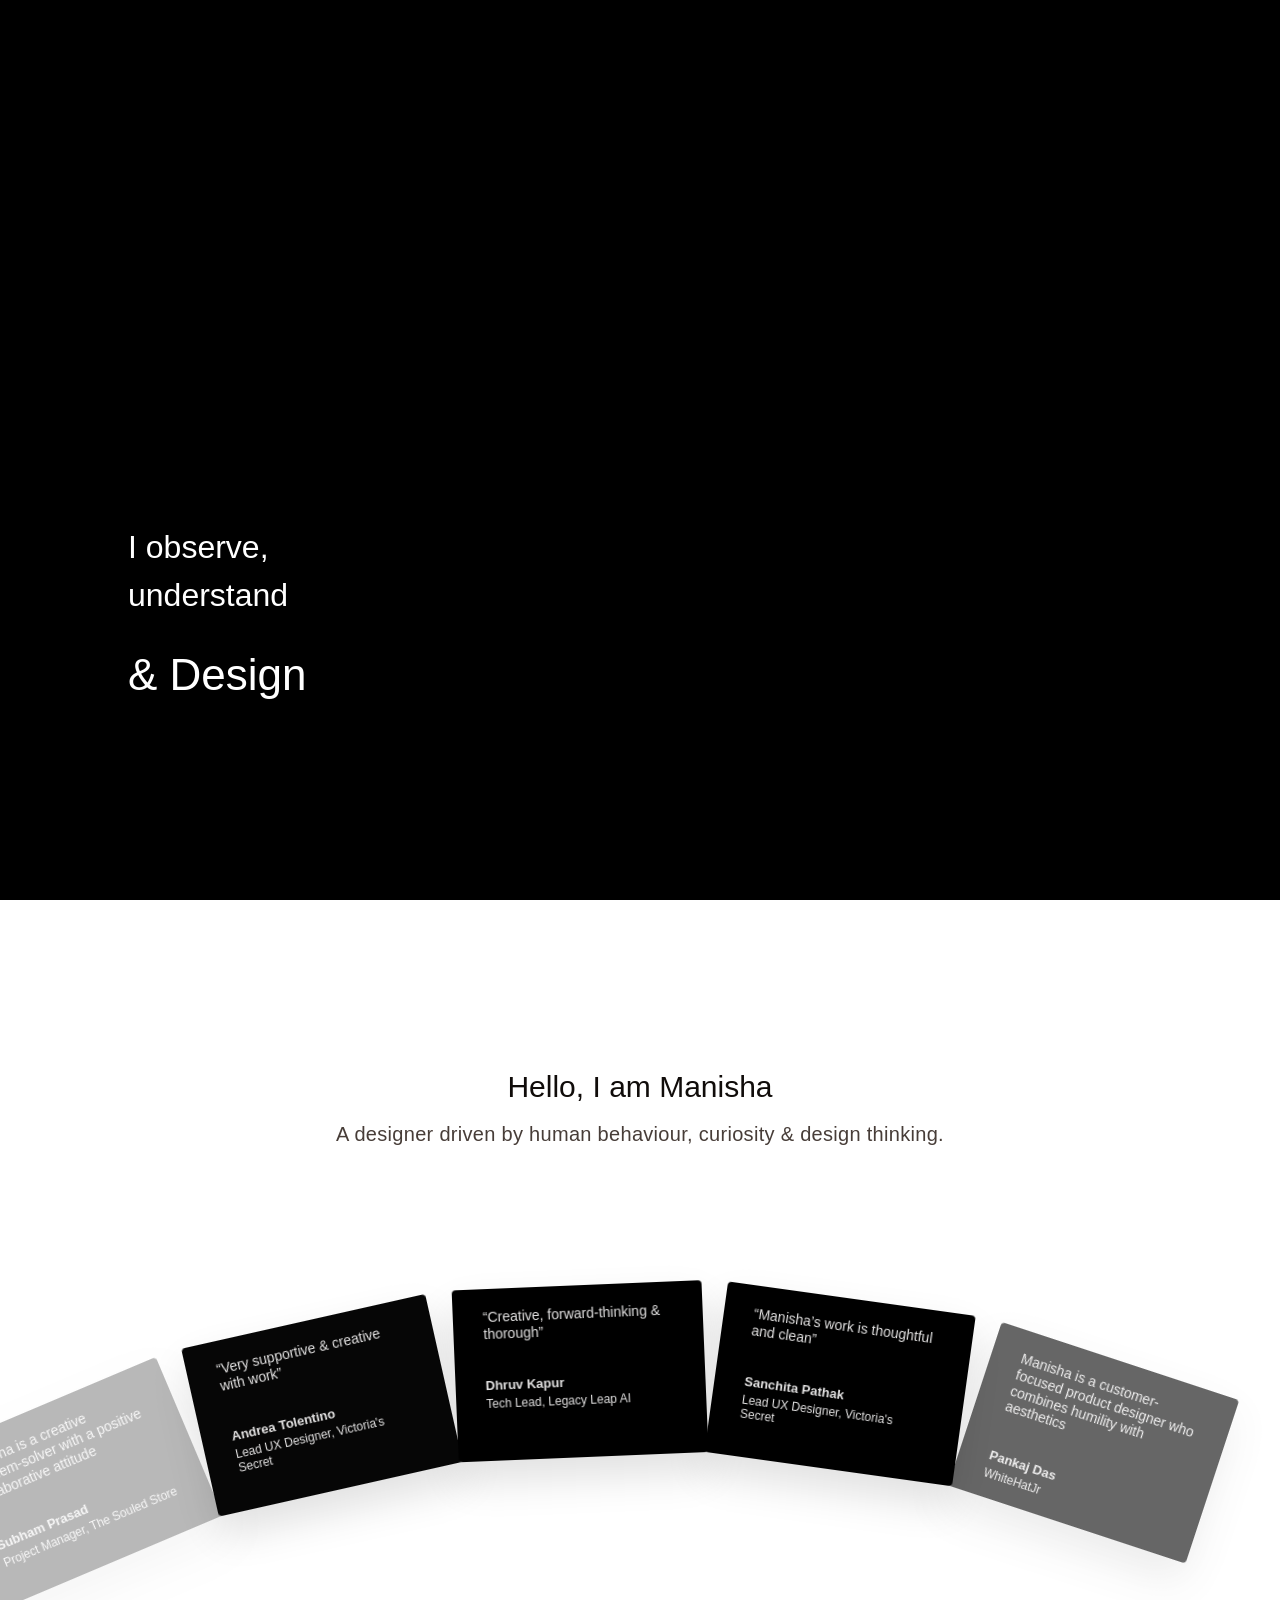
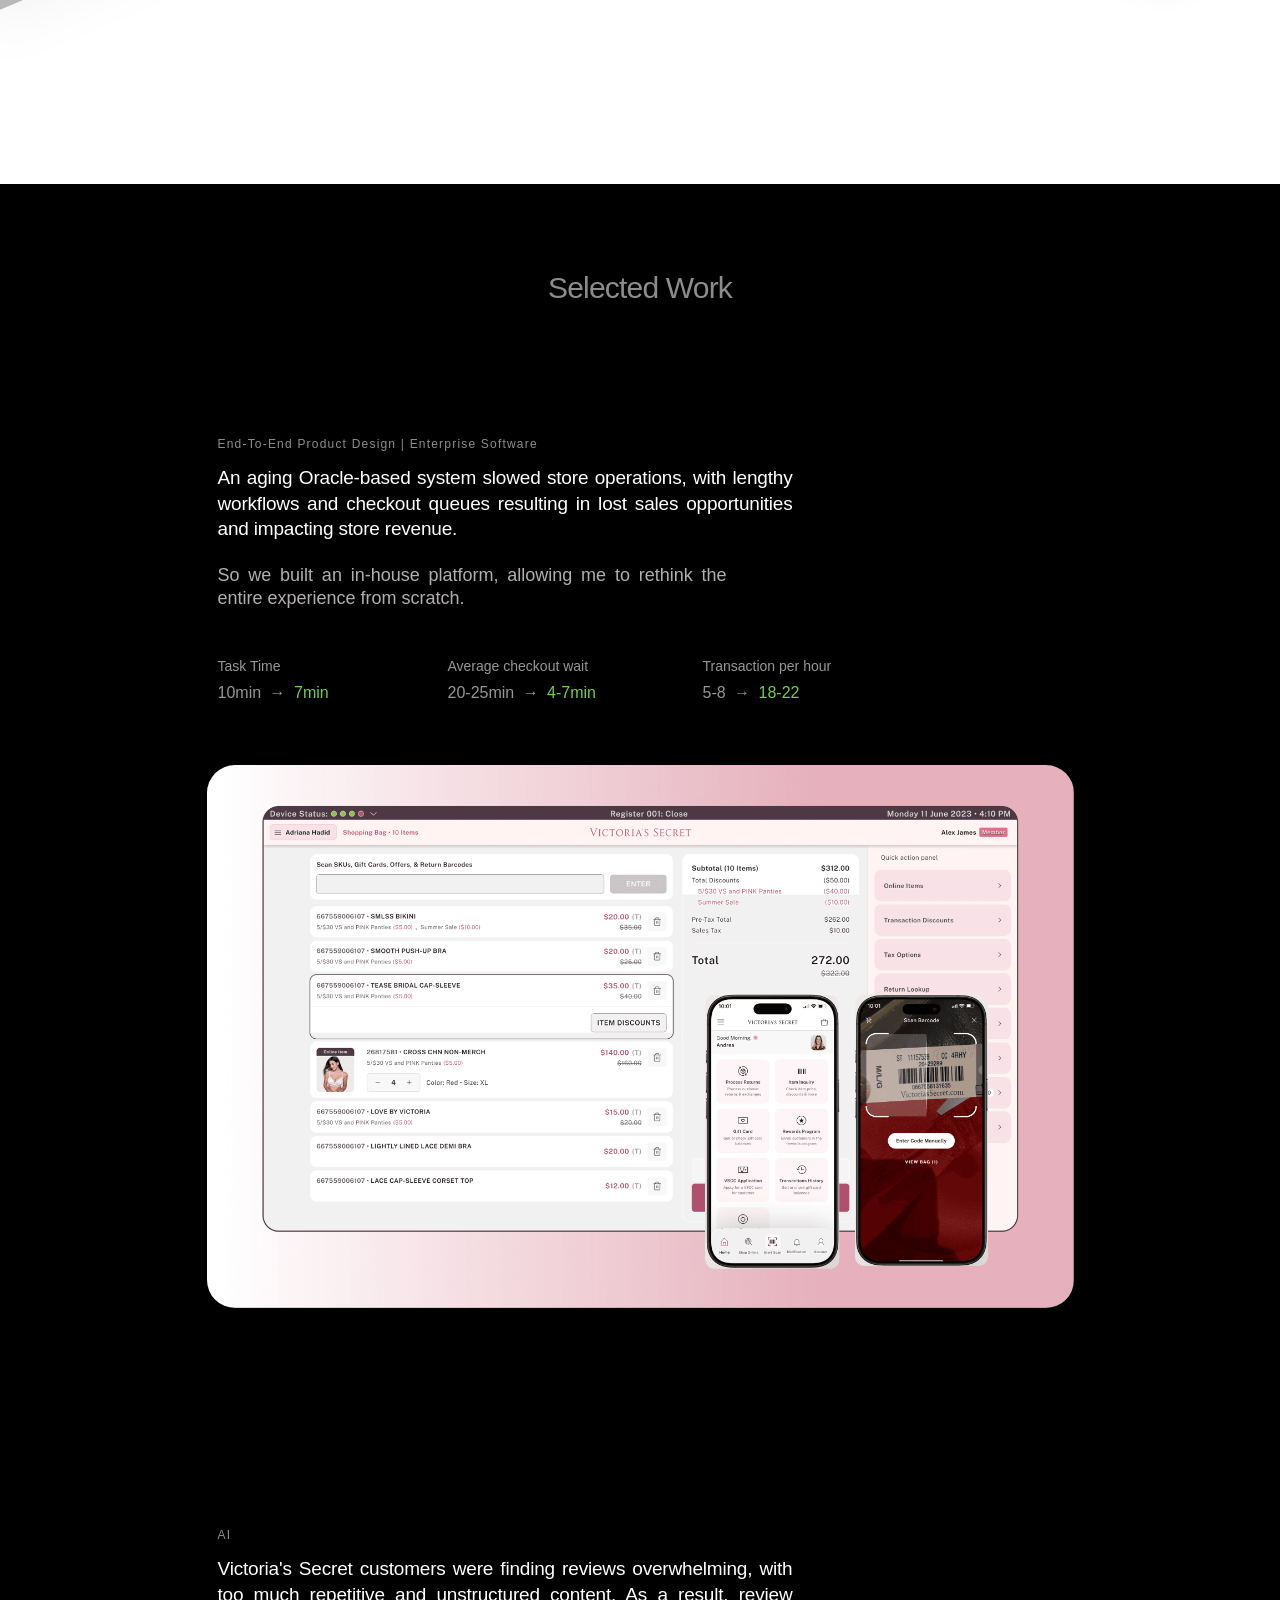
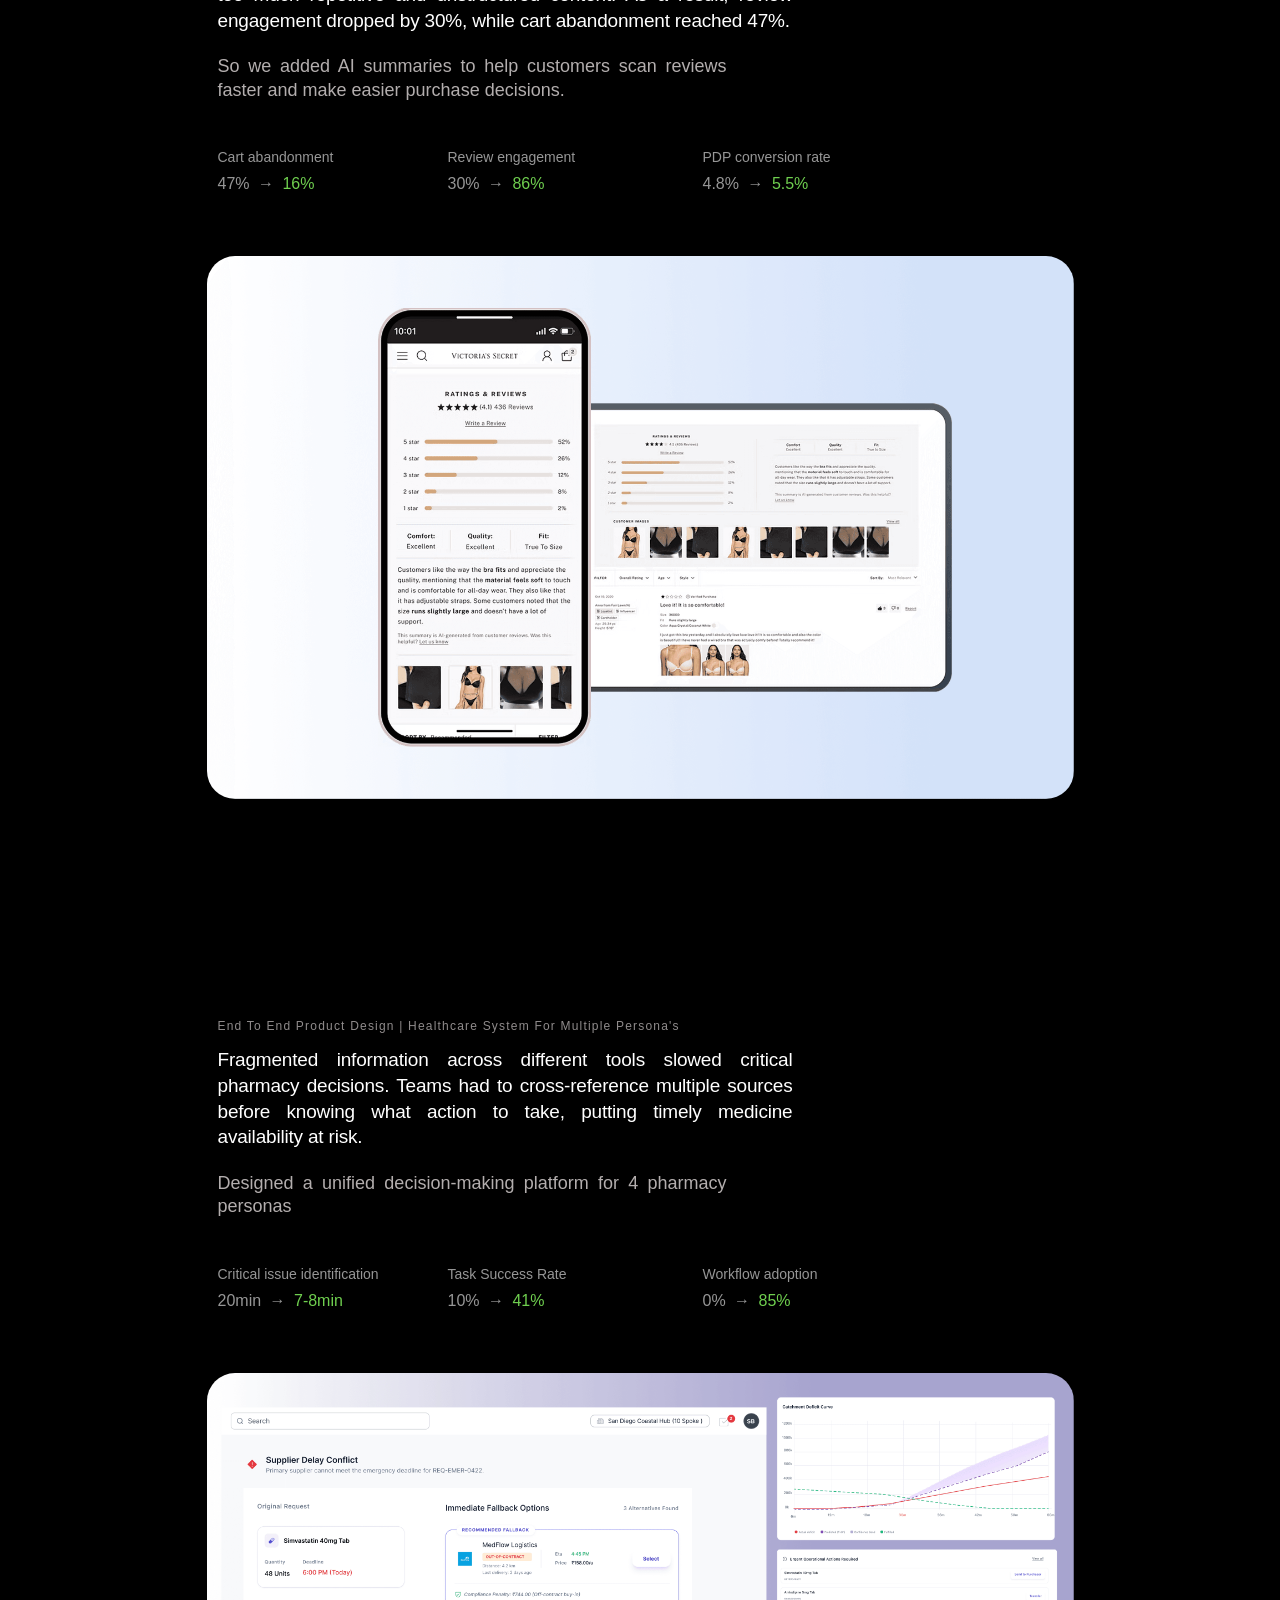
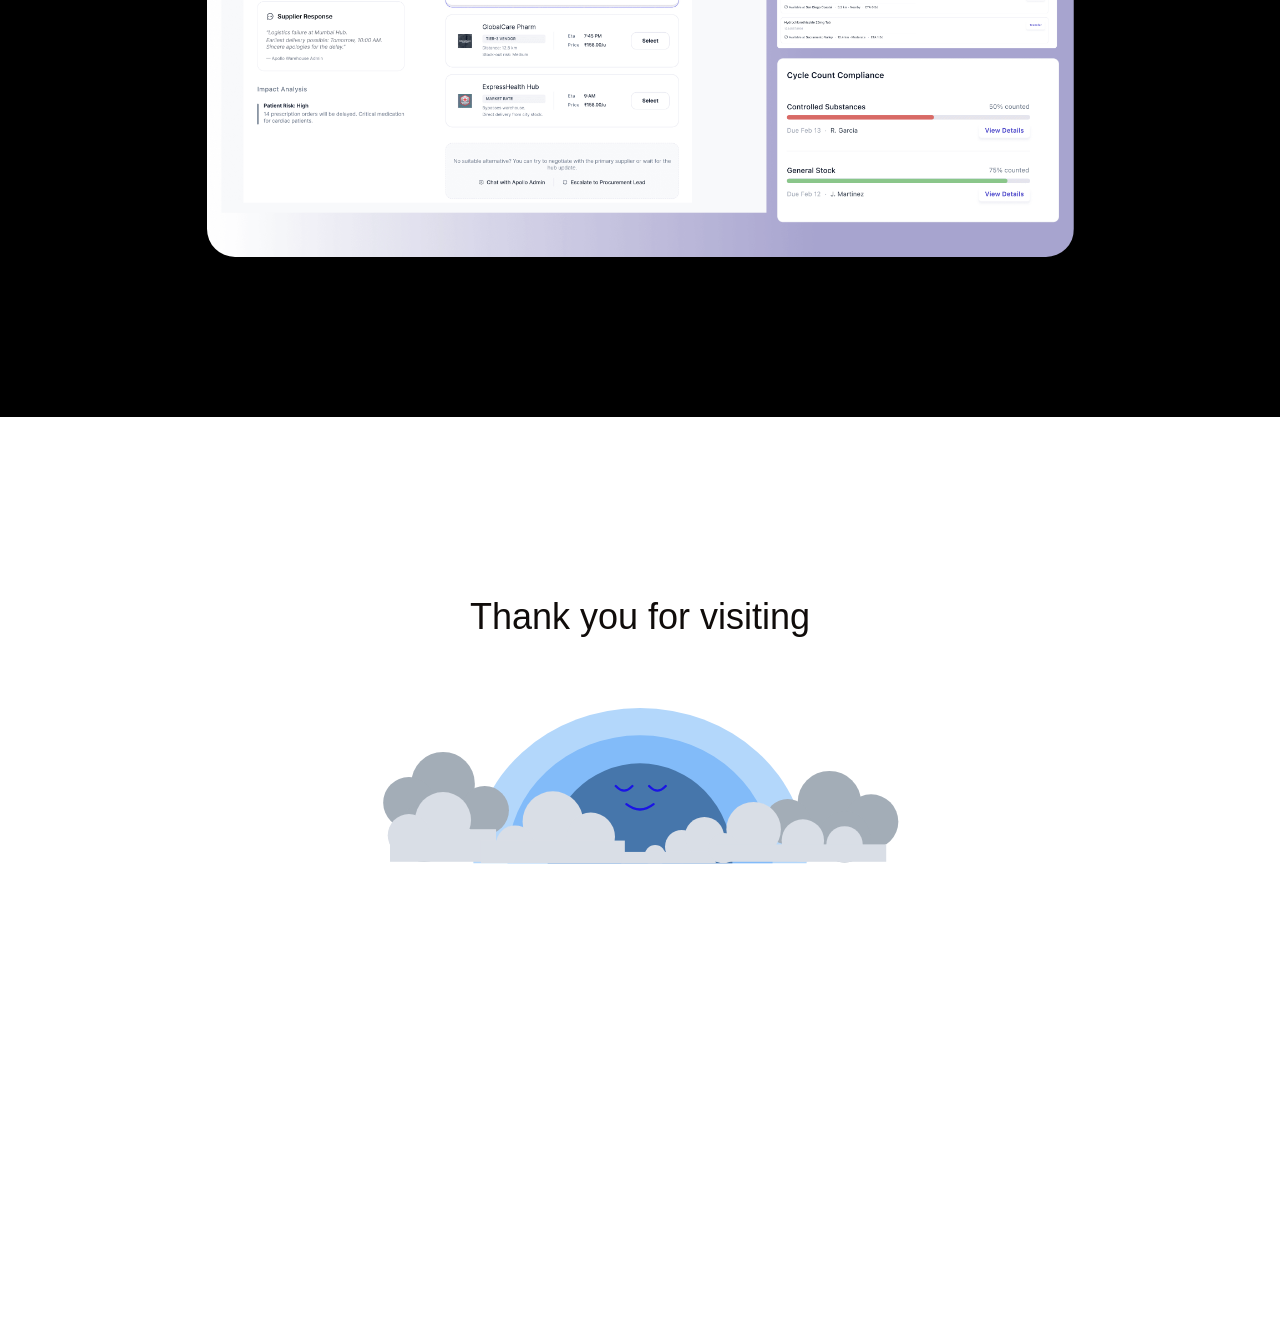
==== index.html @ 0406741f "Deploy 7db6cab from main" ====
<!doctype html>
<html lang="en">
<head>
  <meta charset="utf-8">
  <meta name="viewport" content="width=device-width, initial-scale=1">
  <title>Manisha Devi | UX Designer, Victoria's Secret</title>
  <meta name="description" content="Manisha Devi is a UX designer driven by human behaviour, curiosity and design thinking.">
  <link rel="preconnect" href="https://fonts.googleapis.com">
  <link rel="preconnect" href="https://fonts.gstatic.com" crossorigin>
  <link href="https://fonts.googleapis.com/css2?family=Google+Sans+Flex:wght@300;400;500&family=Inter:wght@400;600&display=swap" rel="stylesheet">
  <link rel="stylesheet" href="css/styles.css">
</head>
<body>

  <section class="hero" id="hero">
    <video class="hero__video" src="assets/hero.mp4" autoplay muted loop playsinline></video>
    <h1 class="hero__title">
      <span class="hero__small">I observe,</span>
      <span class="hero__small">understand</span>
      <span class="hero__big">&amp; Design</span>
    </h1>
  </section>

  <section class="intro" id="intro">
    <h2 class="intro__title">Hello, I am Manisha</h2>
    <p class="intro__sub">A designer driven by human behaviour, curiosity &amp; design thinking.</p>

    <div class="arc" id="arc" aria-label="Testimonials (drag to browse)">
      <article class="testimonial">
        <p class="testimonial__quote">“Creative, forward-thinking &amp; thorough”</p>
        <p class="testimonial__name">Dhruv Kapur</p>
        <p class="testimonial__role">Tech Lead, Legacy Leap AI</p>
      </article>
      <article class="testimonial">
        <p class="testimonial__quote">“Manisha’s work is thoughtful and clean”</p>
        <p class="testimonial__name">Sanchita Pathak</p>
        <p class="testimonial__role">Lead UX Designer, Victoria's Secret</p>
      </article>
      <article class="testimonial">
        <p class="testimonial__quote">Manisha is a customer-focused product designer who combines humility with aesthetics</p>
        <p class="testimonial__name">Pankaj Das</p>
        <p class="testimonial__role">WhiteHatJr</p>
      </article>
      <article class="testimonial">
        <p class="testimonial__quote">Manisha is a creative problem-solver with a positive collaborative attitude</p>
        <p class="testimonial__name">Subham Prasad</p>
        <p class="testimonial__role">Project Manager, The Souled Store</p>
      </article>
      <article class="testimonial">
        <p class="testimonial__quote">“Very supportive &amp; creative with work”</p>
        <p class="testimonial__name">Andrea Tolentino</p>
        <p class="testimonial__role">Lead UX Designer, Victoria's Secret</p>
      </article>
    </div>
  </section>

  <section class="work" id="work">
    <h2 class="work__title">Selected Work</h2>

    <article class="case">
      <p class="case__tag">End-To-End Product Design | Enterprise Software</p>
      <p class="case__problem">An aging Oracle-based system slowed store operations, with lengthy workflows and checkout queues resulting in lost sales opportunities and impacting store revenue.</p>
      <p class="case__solution">So we built an in-house platform, allowing me to rethink the entire experience from scratch.</p>
      <dl class="metrics">
        <div><dt>Task Time</dt><dd>10min <i>→</i> <b>7min</b></dd></div>
        <div><dt>Average checkout wait</dt><dd>20-25min <i>→</i> <b>4-7min</b></dd></div>
        <div><dt>Transaction per hour</dt><dd>5-8 <i>→</i> <b>18-22</b></dd></div>
      </dl>
      <a class="case__image" href="unified-pos-system-web-platform-mobile-point-of-sale.html">
        <img src="assets/case-pos.png" alt="Victoria's Secret unified point-of-sale: web register and mobile app" loading="lazy">
      </a>
    </article>

    <article class="case">
      <p class="case__tag">AI</p>
      <p class="case__problem">Victoria's Secret customers were finding reviews overwhelming, with too much repetitive and unstructured content. As a result, review engagement dropped by 30%, while cart abandonment reached 47%.</p>
      <p class="case__solution">So we added AI summaries to help customers scan reviews faster and make easier purchase decisions.</p>
      <dl class="metrics">
        <div><dt>Cart abandonment</dt><dd>47% <i>→</i> <b>16%</b></dd></div>
        <div><dt>Review engagement</dt><dd>30% <i>→</i> <b>86%</b></dd></div>
        <div><dt>PDP conversion rate</dt><dd>4.8% <i>→</i> <b>5.5%</b></dd></div>
      </dl>
      <a class="case__image" href="reviews-ai-summary.html">
        <img src="assets/case-ai-reviews.png" alt="AI review summary on Victoria's Secret product page, mobile and tablet" loading="lazy">
      </a>
    </article>

    <article class="case">
      <p class="case__tag">End To End Product Design | Healthcare System For Multiple Persona's</p>
      <p class="case__problem">Fragmented information across different tools slowed critical pharmacy decisions. Teams had to cross-reference multiple sources before knowing what action to take, putting timely medicine availability at risk.</p>
      <p class="case__solution">Designed a unified decision-making platform for 4 pharmacy personas</p>
      <dl class="metrics">
        <div><dt>Critical issue identification</dt><dd>20min <i>→</i> <b>7-8min</b></dd></div>
        <div><dt>Task Success Rate</dt><dd>10% <i>→</i> <b>41%</b></dd></div>
        <div><dt>Workflow adoption</dt><dd>0% <i>→</i> <b>85%</b></dd></div>
      </dl>
      <a class="case__image" href="https://www.figma.com/deck/TDQIi1s2vHytZPdd0VGXR2" target="_blank" rel="noopener">
        <img src="assets/case-pharmacy.png" alt="Pharmacy decision platform: supplier conflict, deficit curve and compliance dashboards" loading="lazy">
      </a>
    </article>
  </section>

  <section class="thanks" id="thanks">
    <h2 class="thanks__title">Thank you for visiting</h2>

    <div class="sky" aria-hidden="true">
      <svg viewBox="0 0 660 215" class="sky__svg">
        <defs><clipPath id="skyclip"><rect x="-40" y="-20" width="740" height="225"/></clipPath></defs>
        <g clip-path="url(#skyclip)">
          <g class="rainbow-group">
            <ellipse class="rb rb--1" cx="330" cy="200" rx="220" ry="200"/>
            <ellipse class="rb rb--2" cx="330" cy="200" rx="175" ry="164"/>
            <ellipse class="sun" cx="330" cy="200" rx="122" ry="127"/>
            <path class="face" d="M298 103 q11 12 22 0 M342 103 q11 12 22 0"/>
            <path class="face" d="M312 127 q18 14 36 0"/>
          </g>
          <g class="cloud cloud--back-l" fill="#a3adb7"><circle cx="70" cy="100" r="42"/><circle cx="25" cy="125" r="34"/><circle cx="125" cy="135" r="32"/><circle cx="45" cy="165" r="38"/></g>
          <g class="cloud cloud--back-r" fill="#a3adb7"><circle cx="580" cy="125" r="42"/><circle cx="635" cy="150" r="36"/><circle cx="525" cy="150" r="30"/><circle cx="600" cy="170" r="34"/></g>
          <g class="cloud cloud--front-l" fill="#d9dee6"><circle cx="70" cy="148" r="37"/><circle cx="25" cy="168" r="28"/><rect x="0" y="160" width="140" height="43"/></g>
          <g class="cloud cloud--front-cl" fill="#d9dee6"><circle cx="215" cy="150" r="40"/><circle cx="265" cy="170" r="32"/><circle cx="165" cy="180" r="25"/><rect x="120" y="175" width="190" height="30"/></g>
          <g class="cloud cloud--front-cs" fill="#d9dee6"><circle cx="385" cy="183" r="22"/><circle cx="415" cy="170" r="26"/><circle cx="350" cy="195" r="14"/><rect x="305" y="190" width="125" height="17"/></g>
          <g class="cloud cloud--front-r" fill="#d9dee6"><circle cx="480" cy="160" r="36"/><circle cx="545" cy="175" r="28"/><circle cx="600" cy="180" r="24"/><circle cx="440" cy="185" r="20"/><rect x="430" y="180" width="225" height="23"/></g>
        </g>
      </svg>
    </div>
  </section>

  <nav class="pill" id="pill" aria-label="Contact">
    <img class="pill__avatar" src="assets/manisha.jpeg" alt="Manisha Devi">
    <span class="pill__name">Manisha Devi</span>
    <a href="https://www.linkedin.com/in/manisha-devi/" target="_blank" rel="noopener">LinkedIn ↗</a>
    <a href="https://drive.google.com/file/d/14oJrydIIwQ9Efia1gYgCJDYTVuGzT8MQ/view?usp=drive_link" target="_blank" rel="noopener">Resume ↗</a>
  </nav>

  <script src="js/main.js"></script>
</body>
</html>
---- css/styles.css ----
:root {
  --bg-dark: #000;
  --bg-light: #fff;
  --text-dark: rgb(16, 12, 10);
  --text-sub: rgb(71, 61, 56);
  --text-light: #fff;
  --text-muted: rgb(143, 139, 139);
  --text-solution: rgb(179, 174, 174);
  --text-metric-label: rgb(150, 150, 150);
  --accent-green: #6fcf4f;
  --font-display:
    "Google Sans Flex",
    "Google Sans Flex Placeholder",
    sans-serif;
  --font-card:
    Arial,
    Helvetica,
    sans-serif;
  --content-w: 867px;
}
* {
  box-sizing: border-box;
  margin: 0;
  padding: 0;
}
html {
  scroll-behavior: smooth;
}
body {
  font-family: var(--font-display);
  font-weight: 300;
  background: var(--bg-light);
  color: var(--text-dark);
  -webkit-font-smoothing: antialiased;
}
.hero {
  position: relative;
  height: 100vh;
  min-height: 520px;
  background: var(--bg-dark);
  overflow: hidden;
}
.hero__video {
  position: absolute;
  inset: 0;
  width: 100%;
  height: 100%;
  object-fit: cover;
}
.hero__title {
  position: absolute;
  left: 10%;
  bottom: 22vh;
  color: var(--text-light);
  font-weight: 300;
  letter-spacing: 0;
}
.hero__title .hero__small {
  display: block;
  font-size: 32px;
  line-height: 1.5;
}
.hero__title .hero__big {
  display: block;
  font-size: 44px;
  line-height: 1.2;
  margin-top: 30px;
}
.hero__title span {
  opacity: 0;
  transform: translateY(20px);
  animation: rise 1s ease forwards;
}
.hero__title .hero__small:nth-child(2) {
  animation-delay: .2s;
}
.hero__title .hero__big {
  animation-delay: .4s;
}
@keyframes rise {
  to {
    opacity: 1;
    transform: none;
  }
}
.intro {
  padding: 167px 0 140px;
  text-align: center;
  overflow: hidden;
}
.intro__title {
  font-weight: 300;
  font-size: 30px;
  line-height: 1.3;
  color: var(--text-dark);
}
.intro__sub {
  margin-top: 14px;
  font-size: 20px;
  line-height: 1.4;
  letter-spacing: .3px;
  color: var(--text-sub);
  padding: 0 16px;
}
.arc {
  position: relative;
  height: 360px;
  margin: 136px auto 0;
  max-width: 1200px;
  cursor: grab;
  touch-action: pan-y;
  user-select: none;
}
.arc.is-dragging {
  cursor: grabbing;
}
.testimonial {
  position: absolute;
  left: 50%;
  top: 0;
  width: 250px;
  height: 172px;
  padding: 20px 30px;
  background: #000;
  color: #e5e4e4;
  border-radius: 4px;
  text-align: left;
  font-family: var(--font-card);
  font-size: 14px;
  font-weight: 400;
  box-shadow: 0 20px 40px rgba(0, 0, 0, .12);
  overflow: hidden;
  will-change: transform, opacity;
}
.testimonial__quote {
  font-size: 14px;
  line-height: 1.2;
}
.testimonial__name {
  margin-top: 35px;
  font-size: 13px;
  font-weight: 600;
}
.testimonial__role {
  margin-top: 4px;
  font-size: 12px;
  font-weight: 400;
  line-height: 1.2;
}
.work {
  background: var(--bg-dark);
  color: var(--text-light);
  padding: 84px 24px 160px;
}
.work__title {
  text-align: center;
  font-weight: 300;
  font-size: 30px;
  letter-spacing: -.8px;
  line-height: 1.3;
  color: var(--text-muted);
}
.case {
  max-width: var(--content-w);
  margin: 0 auto;
  padding-top: 220px;
}
.case:first-of-type {
  padding-top: 130px;
}
.case__tag,
.case__problem,
.case__solution,
.metrics {
  padding-left: 11px;
}
.case__tag {
  font-size: 12px;
  letter-spacing: .1em;
  color: var(--text-muted);
  margin-bottom: 14px;
}
.case__problem {
  max-width: 586px;
  font-size: 19px;
  line-height: 1.35;
  font-weight: 400;
  letter-spacing: -.01em;
  text-align: justify;
  color: #fff;
}
.case__solution {
  max-width: 520px;
  margin-top: 22px;
  font-size: 18px;
  line-height: 1.3;
  font-weight: 300;
  text-align: justify;
  color: var(--text-solution);
}
.metrics {
  display: grid;
  grid-template-columns: 230px 255px 1fr;
  gap: 24px 0;
  margin: 46px 0 60px;
}
.metrics dt {
  font-size: 14px;
  line-height: 1.3;
  color: var(--text-metric-label);
  margin-bottom: 6px;
}
.metrics dd {
  font-size: 16px;
  line-height: 1.5;
  font-weight: 400;
  color: var(--text-metric-label);
}
.metrics dd i {
  font-style: normal;
  margin: 0 4px;
}
.metrics dd b {
  font-weight: 400;
  color: var(--accent-green);
}
.case__image {
  display: block;
  border-radius: 28px;
  overflow: hidden;
}
.case__image img {
  display: block;
  width: 100%;
  height: auto;
  transition: transform .6s ease;
}
.case__image:hover img {
  transform: scale(1.015);
}
.thanks {
  background: var(--bg-light);
  min-height: 100vh;
  padding: 178px 24px 120px;
  text-align: center;
}
.thanks__title {
  font-weight: 300;
  font-size: 36px;
  line-height: 1.2;
  color: var(--text-dark);
}
.sky {
  width: min(500px, 90vw);
  margin: 70px auto 0;
}
.sky__svg {
  width: 100%;
  height: auto;
  display: block;
  overflow: visible;
}
.rb--1 {
  fill: #b3d7fb;
}
.rb--2 {
  fill: #82bbf9;
}
.sun {
  fill: #4676ab;
}
.face {
  fill: none;
  stroke: #1a14e6;
  stroke-width: 3;
  stroke-linecap: round;
}
.rainbow-group {
  transform-origin: 330px 205px;
  animation: breathe 4s ease-in-out infinite;
}
@keyframes breathe {
  0%, 100% {
    transform: scale(1);
  }
  50% {
    transform: scale(.86);
  }
}
.cloud {
  animation: sway 6s ease-in-out infinite alternate;
}
.cloud--back-r,
.cloud--front-r {
  animation-direction: alternate-reverse;
}
@keyframes sway {
  from {
    transform: translateX(-3px);
  }
  to {
    transform: translateX(3px);
  }
}
.pill {
  position: fixed;
  left: 50%;
  bottom: 74px;
  transform: translate(-50%, 24px);
  display: flex;
  align-items: center;
  gap: 24px;
  width: min(480px, calc(100vw - 32px));
  padding: 9px 22px 9px 9px;
  background: rgba(26, 26, 26, .88);
  backdrop-filter: blur(14px);
  -webkit-backdrop-filter: blur(14px);
  border-radius: 999px;
  color: rgb(212, 212, 212);
  font-family: "Inter", var(--font-card);
  font-weight: 400;
  font-size: 14px;
  line-height: 1.5;
  opacity: 0;
  pointer-events: none;
  transition: opacity .4s, transform .4s;
  z-index: 10;
}
.pill.is-visible {
  opacity: 1;
  transform: translate(-50%, 0);
  pointer-events: auto;
}
.pill__avatar {
  width: 40px;
  height: 40px;
  border-radius: 50%;
  object-fit: cover;
  object-position: center 20%;
}
.pill__name {
  margin-right: auto;
}
.pill a {
  color: rgb(178, 178, 179);
  text-decoration: none;
  transition: color .2s;
}
.pill a:hover {
  color: #fff;
}
@media (max-width: 640px) {
  .hero__title {
    left: 24px;
    bottom: 16vh;
  }
  .hero__title .hero__small {
    font-size: 26px;
  }
  .hero__title .hero__big {
    font-size: 36px;
  }
  .intro {
    padding: 90px 0 110px;
  }
  .arc {
    height: 300px;
    margin-top: 70px;
  }
  .case {
    padding-top: 110px;
  }
  .case__problem,
  .case__solution {
    text-align: left;
  }
  .metrics {
    grid-template-columns: 1fr;
  }
  .thanks__title {
    font-size: 28px;
  }
  .pill {
    gap: 14px;
    bottom: 24px;
  }
}
@media (prefers-reduced-motion: reduce) {
  .cloud,
  .rainbow-group,
  .hero__title span {
    animation: none;
    opacity: 1;
    transform: none;
  }
}
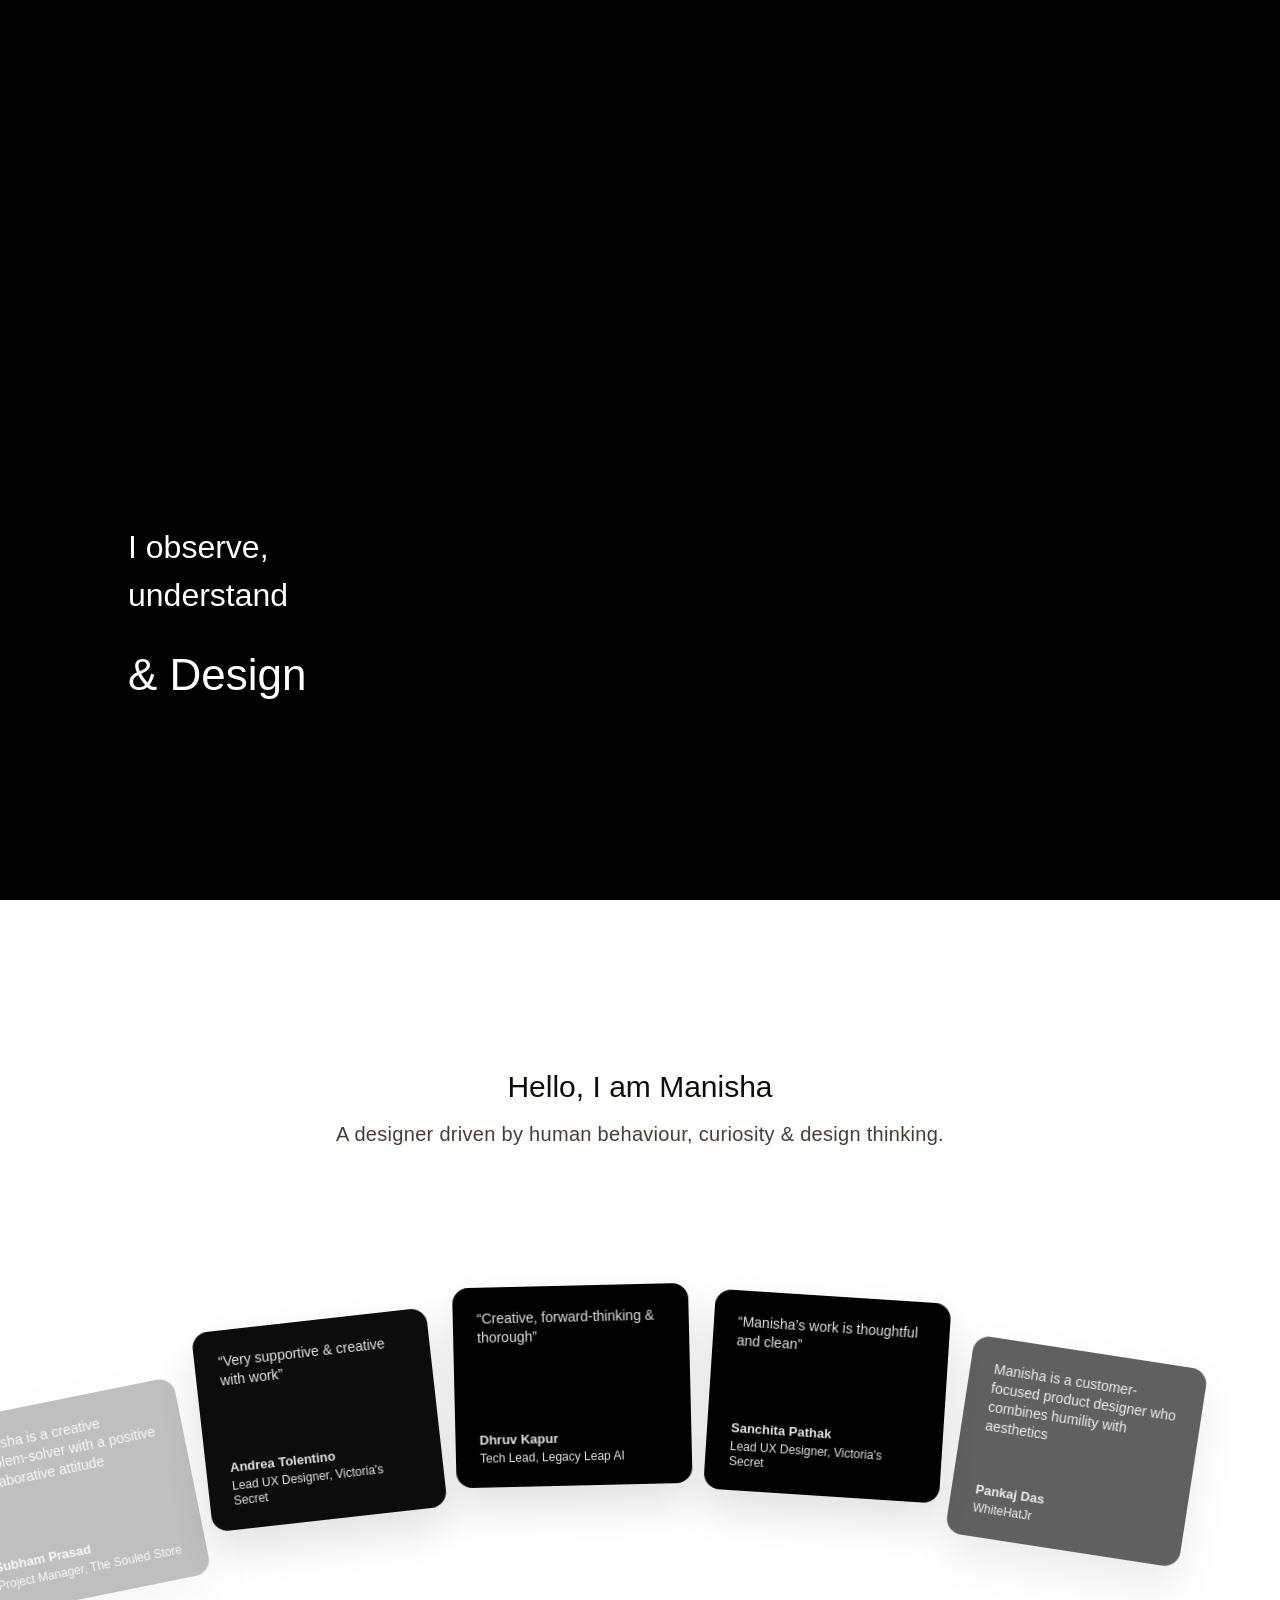
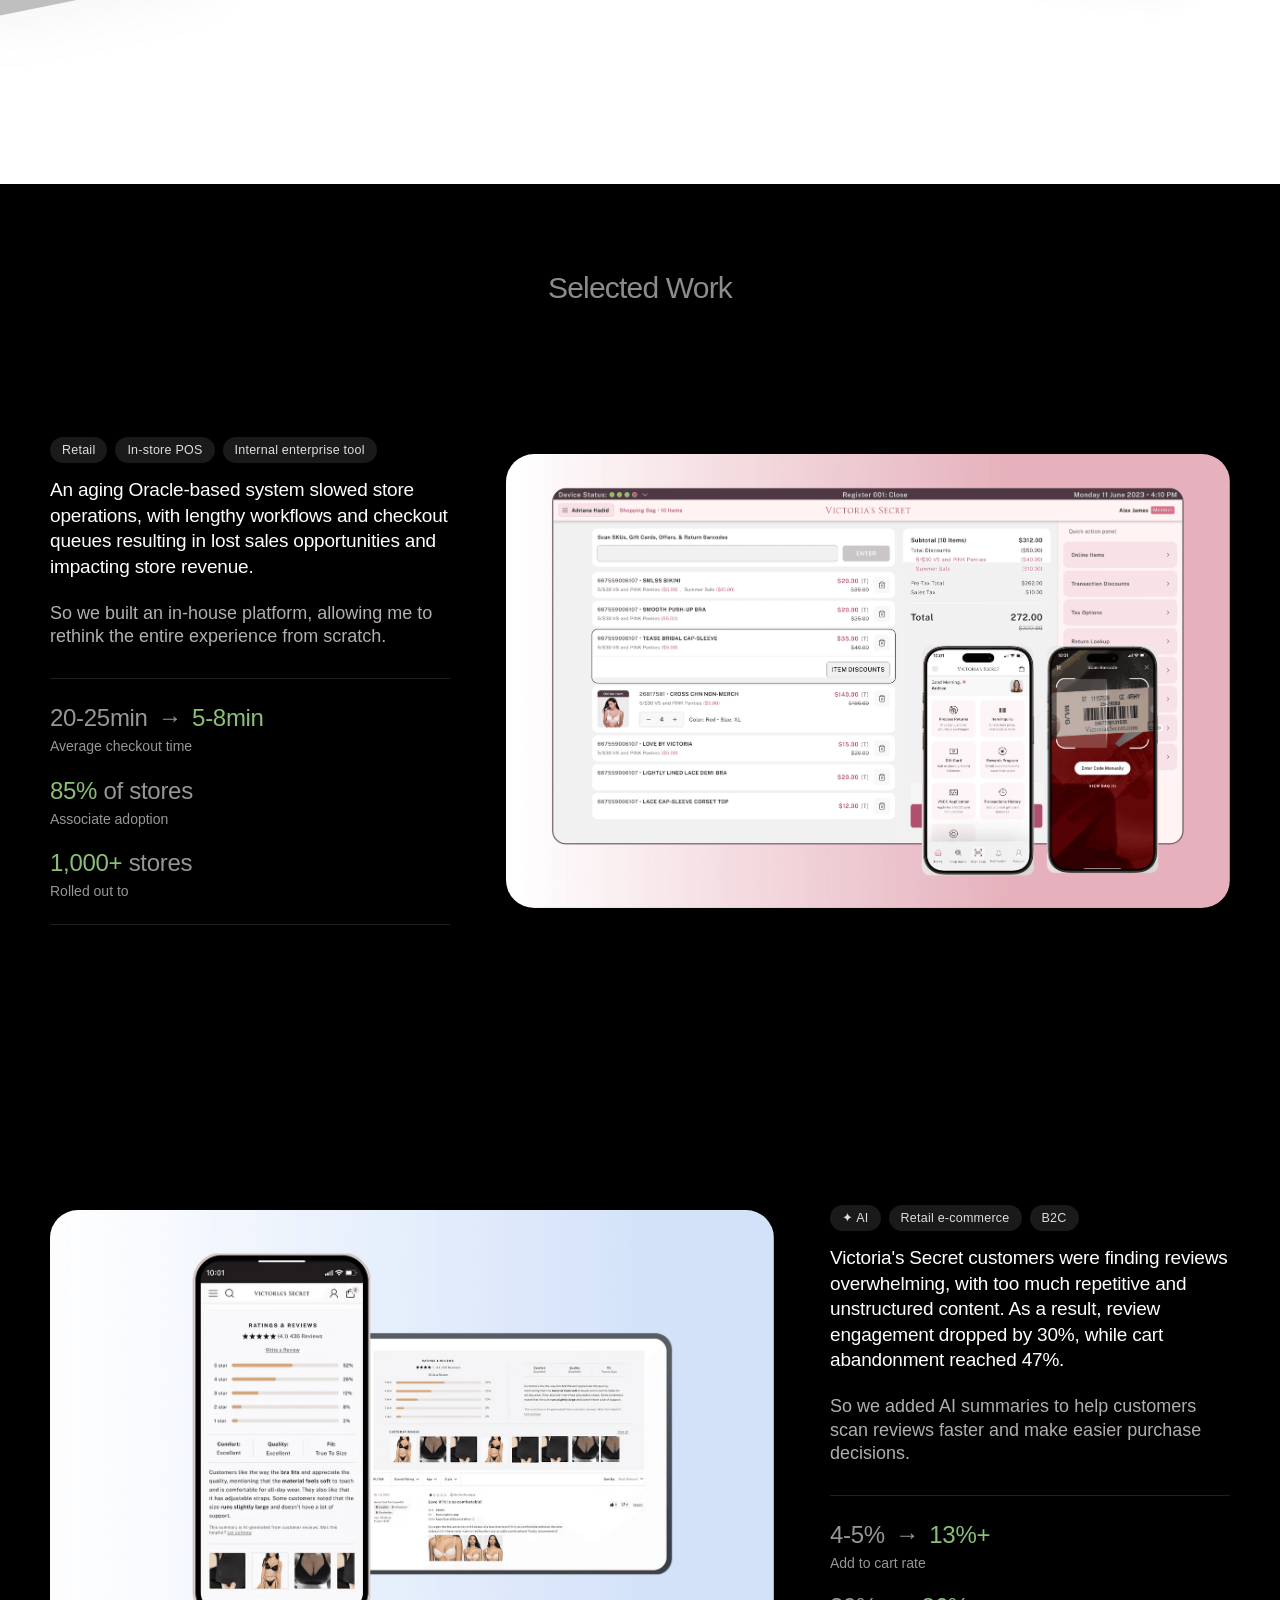
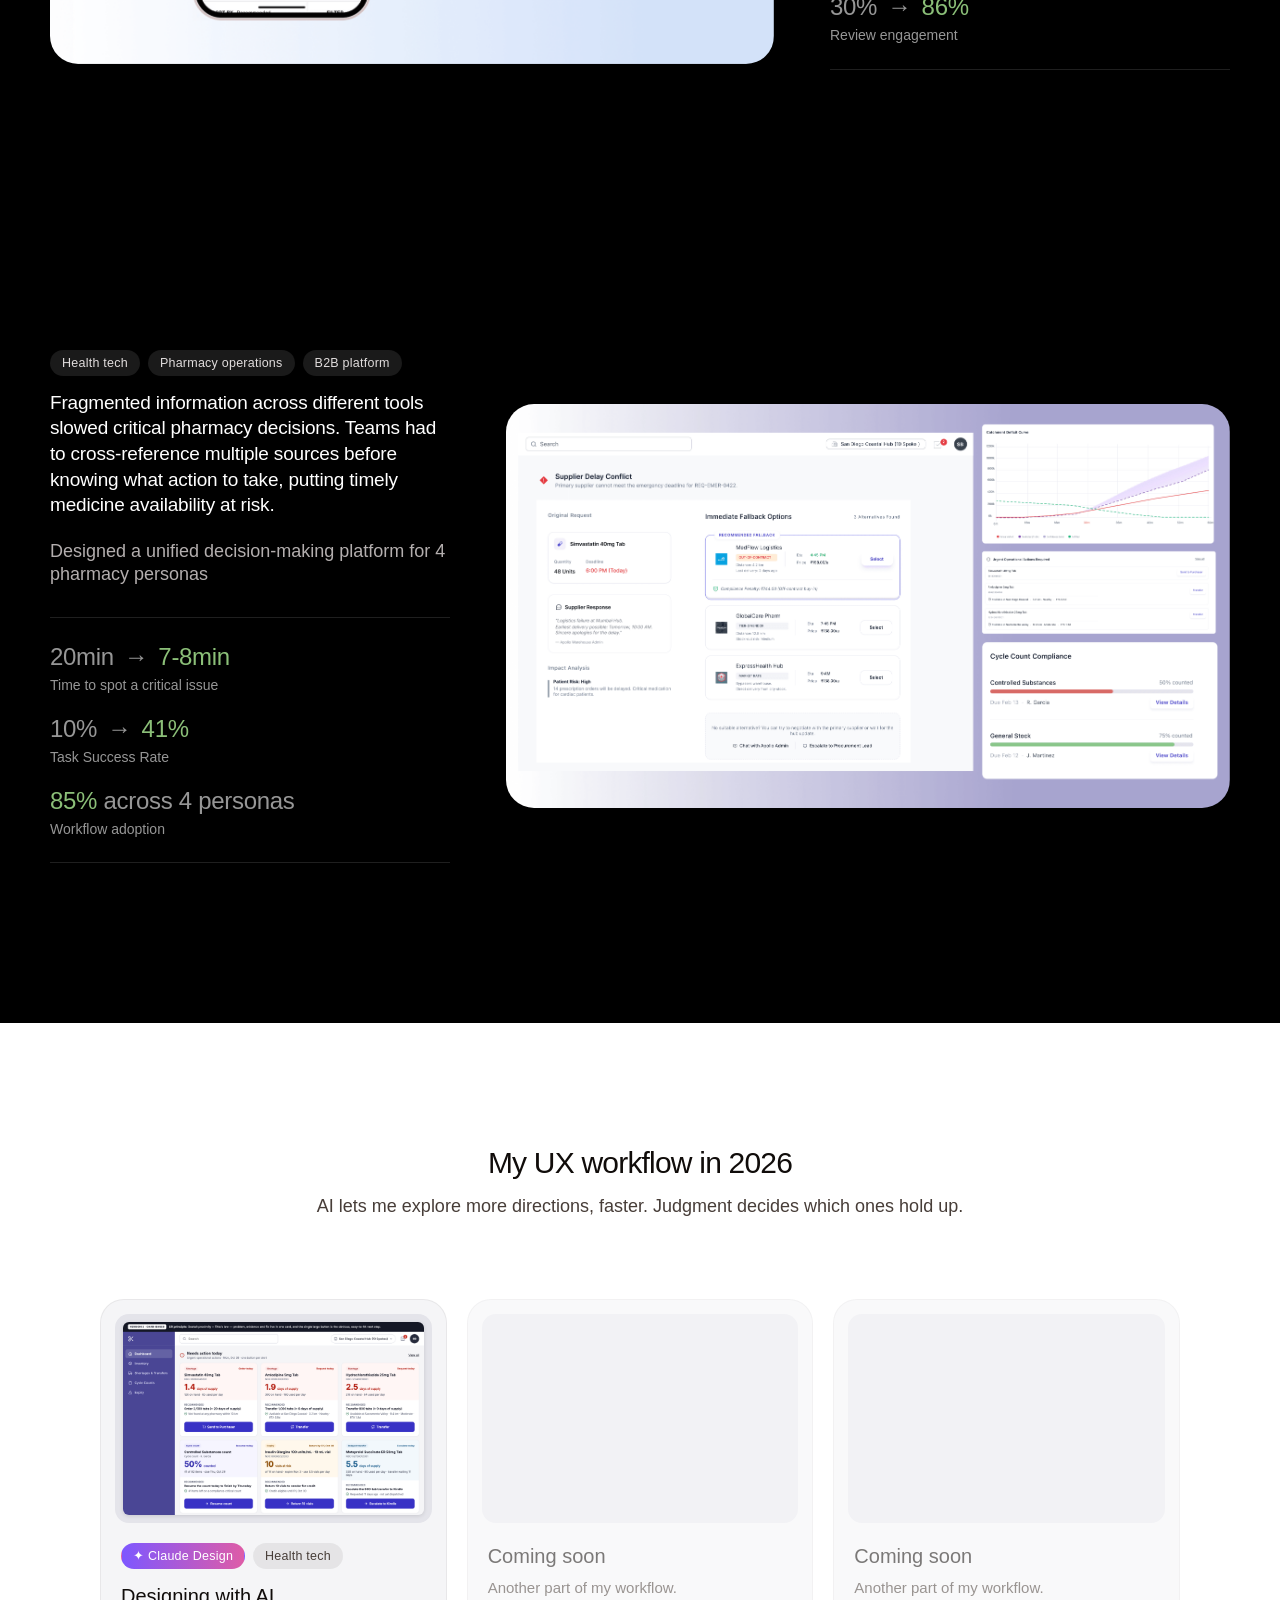
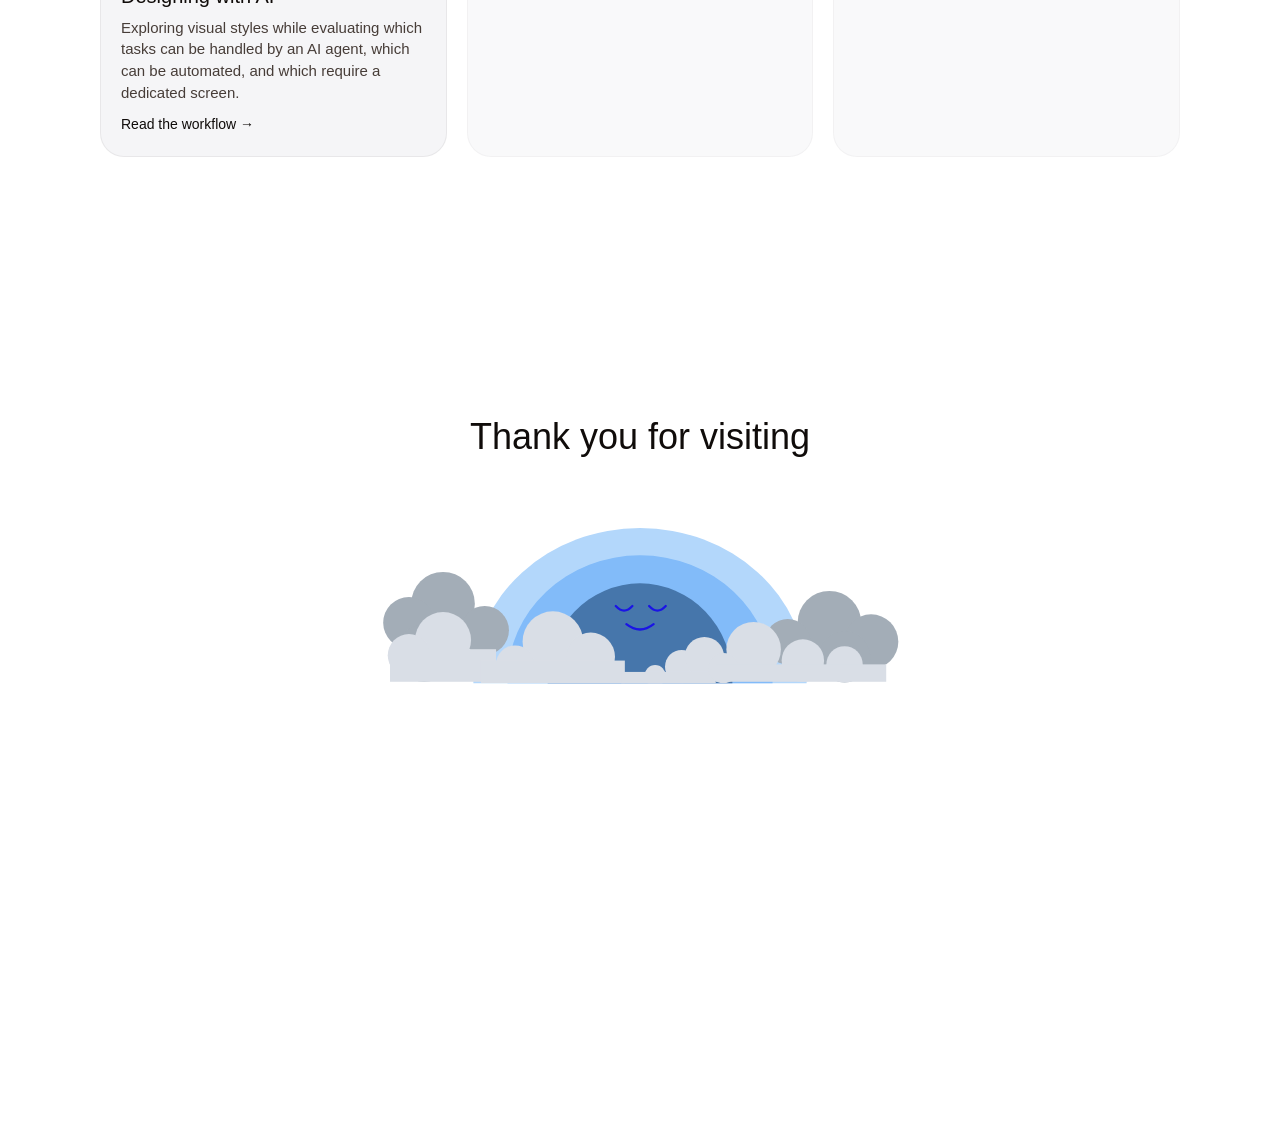
==== commit 013fcf17: "Deploy 8cd3753 from main" ====
--- a/index.html
+++ b/index.html
@@ -58,46 +58,80 @@
     <h2 class="work__title">Selected Work</h2>
 
     <article class="case">
-      <p class="case__tag">End-To-End Product Design | Enterprise Software</p>
+      <div class="case__body">
+      <p class="case__tag"><span class="case__dom">Retail</span><span class="case__dom">In-store POS</span><span class="case__dom">Internal enterprise tool</span></p>
       <p class="case__problem">An aging Oracle-based system slowed store operations, with lengthy workflows and checkout queues resulting in lost sales opportunities and impacting store revenue.</p>
       <p class="case__solution">So we built an in-house platform, allowing me to rethink the entire experience from scratch.</p>
       <dl class="metrics">
-        <div><dt>Task Time</dt><dd>10min <i>→</i> <b>7min</b></dd></div>
-        <div><dt>Average checkout wait</dt><dd>20-25min <i>→</i> <b>4-7min</b></dd></div>
-        <div><dt>Transaction per hour</dt><dd>5-8 <i>→</i> <b>18-22</b></dd></div>
+        <div><dt>Average checkout time</dt><dd>20-25min <i>→</i> <b>5-8min</b></dd></div>
+        <div><dt>Associate adoption</dt><dd><b>85%</b> of stores</dd></div>
+        <div><dt>Rolled out to</dt><dd><b>1,000+</b> stores</dd></div>
       </dl>
+      </div>
       <a class="case__image" href="unified-pos-system-web-platform-mobile-point-of-sale.html">
         <img src="assets/case-pos.png" alt="Victoria's Secret unified point-of-sale: web register and mobile app" loading="lazy">
       </a>
     </article>
 
     <article class="case">
-      <p class="case__tag">AI</p>
+      <div class="case__body">
+      <p class="case__tag"><span class="case__dom case__dom--ai">✦ AI</span><span class="case__dom">Retail e-commerce</span><span class="case__dom">B2C</span></p>
       <p class="case__problem">Victoria's Secret customers were finding reviews overwhelming, with too much repetitive and unstructured content. As a result, review engagement dropped by 30%, while cart abandonment reached 47%.</p>
       <p class="case__solution">So we added AI summaries to help customers scan reviews faster and make easier purchase decisions.</p>
       <dl class="metrics">
-        <div><dt>Cart abandonment</dt><dd>47% <i>→</i> <b>16%</b></dd></div>
+        <div><dt>Add to cart rate</dt><dd>4-5% <i>→</i> <b>13%+</b></dd></div>
         <div><dt>Review engagement</dt><dd>30% <i>→</i> <b>86%</b></dd></div>
-        <div><dt>PDP conversion rate</dt><dd>4.8% <i>→</i> <b>5.5%</b></dd></div>
       </dl>
+      </div>
       <a class="case__image" href="reviews-ai-summary.html">
         <img src="assets/case-ai-reviews.png" alt="AI review summary on Victoria's Secret product page, mobile and tablet" loading="lazy">
       </a>
     </article>
 
     <article class="case">
-      <p class="case__tag">End To End Product Design | Healthcare System For Multiple Persona's</p>
+      <div class="case__body">
+      <p class="case__tag"><span class="case__dom">Health tech</span><span class="case__dom">Pharmacy operations</span><span class="case__dom">B2B platform</span></p>
       <p class="case__problem">Fragmented information across different tools slowed critical pharmacy decisions. Teams had to cross-reference multiple sources before knowing what action to take, putting timely medicine availability at risk.</p>
       <p class="case__solution">Designed a unified decision-making platform for 4 pharmacy personas</p>
       <dl class="metrics">
-        <div><dt>Critical issue identification</dt><dd>20min <i>→</i> <b>7-8min</b></dd></div>
+        <div><dt>Time to spot a critical issue</dt><dd>20min <i>→</i> <b>7-8min</b></dd></div>
         <div><dt>Task Success Rate</dt><dd>10% <i>→</i> <b>41%</b></dd></div>
-        <div><dt>Workflow adoption</dt><dd>0% <i>→</i> <b>85%</b></dd></div>
+        <div><dt>Workflow adoption</dt><dd><b>85%</b> across 4 personas</dd></div>
       </dl>
+      </div>
       <a class="case__image" href="https://www.figma.com/deck/TDQIi1s2vHytZPdd0VGXR2" target="_blank" rel="noopener">
         <img src="assets/case-pharmacy.png" alt="Pharmacy decision platform: supplier conflict, deficit curve and compliance dashboards" loading="lazy">
       </a>
     </article>
+  </section>
+
+  <section class="workflow" id="workflow">
+    <h2 class="workflow__title">My UX workflow in 2026</h2>
+    <p class="workflow__sub">AI lets me explore more directions, faster. Judgment decides which ones hold up.</p>
+
+    <div class="flow-grid">
+      <a class="flow-card" href="designing-with-ai.html">
+        <div class="flow-card__thumb flow-card__thumb--one" aria-hidden="true">
+          <img src="assets/workflow/dir-cards.png" alt="" loading="lazy">
+        </div>
+        <p class="case__tag"><span class="case__dom case__dom--ai">✦ Claude Design</span><span class="case__dom">Health tech</span></p>
+        <h3 class="flow-card__title">Designing with AI</h3>
+        <p class="flow-card__text">Exploring visual styles while evaluating which tasks can be handled by an AI agent, which can be automated, and which require a dedicated screen.</p>
+        <span class="flow-card__link">Read the workflow →</span>
+      </a>
+
+      <article class="flow-card flow-card--soon">
+        <div class="flow-card__thumb" aria-hidden="true"></div>
+        <h3 class="flow-card__title">Coming soon</h3>
+        <p class="flow-card__text">Another part of my workflow.</p>
+      </article>
+
+      <article class="flow-card flow-card--soon">
+        <div class="flow-card__thumb" aria-hidden="true"></div>
+        <h3 class="flow-card__title">Coming soon</h3>
+        <p class="flow-card__text">Another part of my workflow.</p>
+      </article>
+    </div>
   </section>
 
   <section class="thanks" id="thanks">
--- a/css/styles.css
+++ b/css/styles.css
@@ -7,7 +7,7 @@
   --text-muted: rgb(143, 139, 139);
   --text-solution: rgb(179, 174, 174);
   --text-metric-label: rgb(150, 150, 150);
-  --accent-green: #6fcf4f;
+  --accent-green: #8bbf78;
   --font-display:
     "Google Sans Flex",
     "Google Sans Flex Placeholder",
@@ -161,18 +161,28 @@
   color: var(--text-muted);
 }
 .case {
-  max-width: var(--content-w);
+  max-width: 1180px;
   margin: 0 auto;
-  padding-top: 220px;
+  padding-top: 140px;
+  display: grid;
+  grid-template-columns: 400px minmax(0, 1fr);
+  gap: 56px;
+  align-items: center;
 }
 .case:first-of-type {
   padding-top: 130px;
 }
-.case__tag,
-.case__problem,
-.case__solution,
-.metrics {
-  padding-left: 11px;
+.case + .case {
+  margin-top: 140px;
+}
+.case:nth-of-type(even) {
+  grid-template-columns: minmax(0, 1fr) 400px;
+}
+.case:nth-of-type(even) .case__body {
+  order: 2;
+}
+.case__body {
+  min-width: 0;
 }
 .case__tag {
   font-size: 12px;
@@ -181,39 +191,44 @@
   margin-bottom: 14px;
 }
 .case__problem {
-  max-width: 586px;
   font-size: 19px;
   line-height: 1.35;
   font-weight: 400;
   letter-spacing: -.01em;
-  text-align: justify;
   color: #fff;
 }
 .case__solution {
-  max-width: 520px;
   margin-top: 22px;
   font-size: 18px;
   line-height: 1.3;
   font-weight: 300;
-  text-align: justify;
   color: var(--text-solution);
 }
 .metrics {
   display: grid;
-  grid-template-columns: 230px 255px 1fr;
-  gap: 24px 0;
-  margin: 46px 0 60px;
+  gap: 20px;
+  margin: 30px 0 0;
+  padding: 24px 0;
+  border-top: 1px solid rgba(255, 255, 255, .12);
+  border-bottom: 1px solid rgba(255, 255, 255, .12);
 }
 .metrics dt {
+  order: 2;
+  margin-top: 4px;
   font-size: 14px;
   line-height: 1.3;
   color: var(--text-metric-label);
-  margin-bottom: 6px;
+}
+.metrics div {
+  display: flex;
+  flex-direction: column;
 }
 .metrics dd {
-  font-size: 16px;
-  line-height: 1.5;
+  order: 1;
+  font-size: 24px;
+  line-height: 1.25;
   font-weight: 400;
+  letter-spacing: -.3px;
   color: var(--text-metric-label);
 }
 .metrics dd i {
@@ -221,7 +236,7 @@
   margin: 0 4px;
 }
 .metrics dd b {
-  font-weight: 400;
+  font-weight: 500;
   color: var(--accent-green);
 }
 .case__image {
@@ -237,6 +252,115 @@
 }
 .case__image:hover img {
   transform: scale(1.015);
+}
+.workflow {
+  background: var(--bg-light);
+  color: var(--text-dark);
+  padding: 120px 24px 80px;
+  text-align: center;
+}
+.workflow__title {
+  font-weight: 300;
+  font-size: 30px;
+  letter-spacing: -.8px;
+  line-height: 1.3;
+  color: var(--text-dark);
+}
+.workflow__sub {
+  margin-top: 12px;
+  font-size: 18px;
+  line-height: 1.4;
+  color: var(--text-sub);
+}
+.flow-grid {
+  display: grid;
+  grid-template-columns: repeat(3, 1fr);
+  gap: 20px;
+  max-width: 1080px;
+  margin: 80px auto 0;
+  text-align: left;
+}
+.flow-card {
+  display: flex;
+  flex-direction: column;
+  padding: 14px 14px 24px;
+  background: #f5f5f7;
+  border: 1px solid rgba(16, 12, 10, .06);
+  border-radius: 24px;
+  color: inherit;
+  text-decoration: none;
+  transition: box-shadow .3s, transform .3s;
+}
+a.flow-card:hover {
+  transform: translateY(-4px);
+  box-shadow: 0 20px 40px rgba(0, 0, 0, .1);
+}
+.flow-card__thumb {
+  margin-bottom: 20px;
+  padding: 8px;
+  border-radius: 14px;
+  background: #e4e4ea;
+  display: grid;
+  grid-template-columns: 1fr 1fr;
+  gap: 8px;
+}
+.flow-card__thumb img {
+  display: block;
+  width: 100%;
+  height: auto;
+  border-radius: 6px;
+  box-shadow: 0 1px 4px rgba(0, 0, 0, .12);
+}
+.flow-card__thumb--one {
+  display: block;
+}
+.flow-card .case__tag {
+  padding: 0 6px;
+  margin-bottom: 14px;
+}
+.flow-card .case__dom {
+  background: rgba(16, 12, 10, .07);
+  color: var(--text-sub);
+}
+.flow-card .case__dom--ai {
+  background:
+    linear-gradient(
+      90deg,
+      rgb(126, 87, 255),
+      rgb(222, 92, 167));
+  color: #fff;
+}
+.flow-card__title {
+  padding: 0 6px;
+  font-weight: 400;
+  font-size: 20px;
+  line-height: 1.3;
+  color: var(--text-dark);
+}
+.flow-card__text {
+  padding: 0 6px;
+  margin-top: 8px;
+  font-size: 15px;
+  line-height: 1.45;
+  color: var(--text-sub);
+}
+.flow-card__link {
+  padding: 0 6px;
+  margin-top: 12px;
+  font-size: 14px;
+  color: var(--text-dark);
+}
+.flow-card--soon {
+  opacity: .55;
+}
+.flow-card--soon .flow-card__thumb {
+  display: block;
+  background: #e9e9ee;
+}
+.flow-card--soon .flow-card__thumb::before {
+  content: "";
+  display: block;
+  aspect-ratio: 1600 / 1023;
 }
 .thanks {
   background: var(--bg-light);
@@ -305,7 +429,7 @@
 .pill {
   position: fixed;
   left: 50%;
-  bottom: 74px;
+  bottom: 35px;
   transform: translate(-50%, 24px);
   display: flex;
   align-items: center;
@@ -349,6 +473,12 @@
 .pill a:hover {
   color: #fff;
 }
+@media (max-width: 900px) {
+  .flow-grid {
+    grid-template-columns: 1fr;
+    max-width: 480px;
+  }
+}
 @media (max-width: 640px) {
   .hero__title {
     left: 24px;
@@ -376,6 +506,12 @@
   }
   .metrics {
     grid-template-columns: 1fr;
+  }
+  .workflow {
+    padding: 80px 16px 60px;
+  }
+  .flow-grid {
+    margin-top: 50px;
   }
   .thanks__title {
     font-size: 28px;
@@ -394,3 +530,59 @@
     transform: none;
   }
 }
+.case__tag {
+  display: flex;
+  flex-wrap: wrap;
+  gap: 8px;
+  letter-spacing: .02em;
+}
+.case__dom {
+  padding: 4px 11px;
+  border: 1px solid rgba(255, 255, 255, .18);
+  border-radius: 999px;
+  font-size: 12.5px;
+  line-height: 16px;
+  color: rgb(205, 200, 200);
+}
+.case__dom--ai {
+  border-color: transparent;
+  background:
+    linear-gradient(
+      90deg,
+      rgb(126, 87, 255),
+      rgb(222, 92, 167));
+  color: #fff;
+  font-weight: 500;
+}
+.case__dom {
+  border-color: transparent;
+  background: rgba(255, 255, 255, .1);
+  color: rgb(225, 221, 221);
+}
+.testimonial {
+  width: 236px;
+  height: 200px;
+  padding: 22px 24px;
+  border-radius: 16px;
+  display: flex;
+  flex-direction: column;
+}
+.testimonial__quote {
+  line-height: 1.35;
+}
+.testimonial__name {
+  margin-top: auto;
+}
+@media (max-width: 900px) {
+  .case,
+  .case:nth-of-type(even) {
+    grid-template-columns: minmax(0, 1fr);
+    gap: 32px;
+  }
+  .case:nth-of-type(even) .case__body {
+    order: 0;
+  }
+  .case {
+    max-width: 620px;
+  }
+}
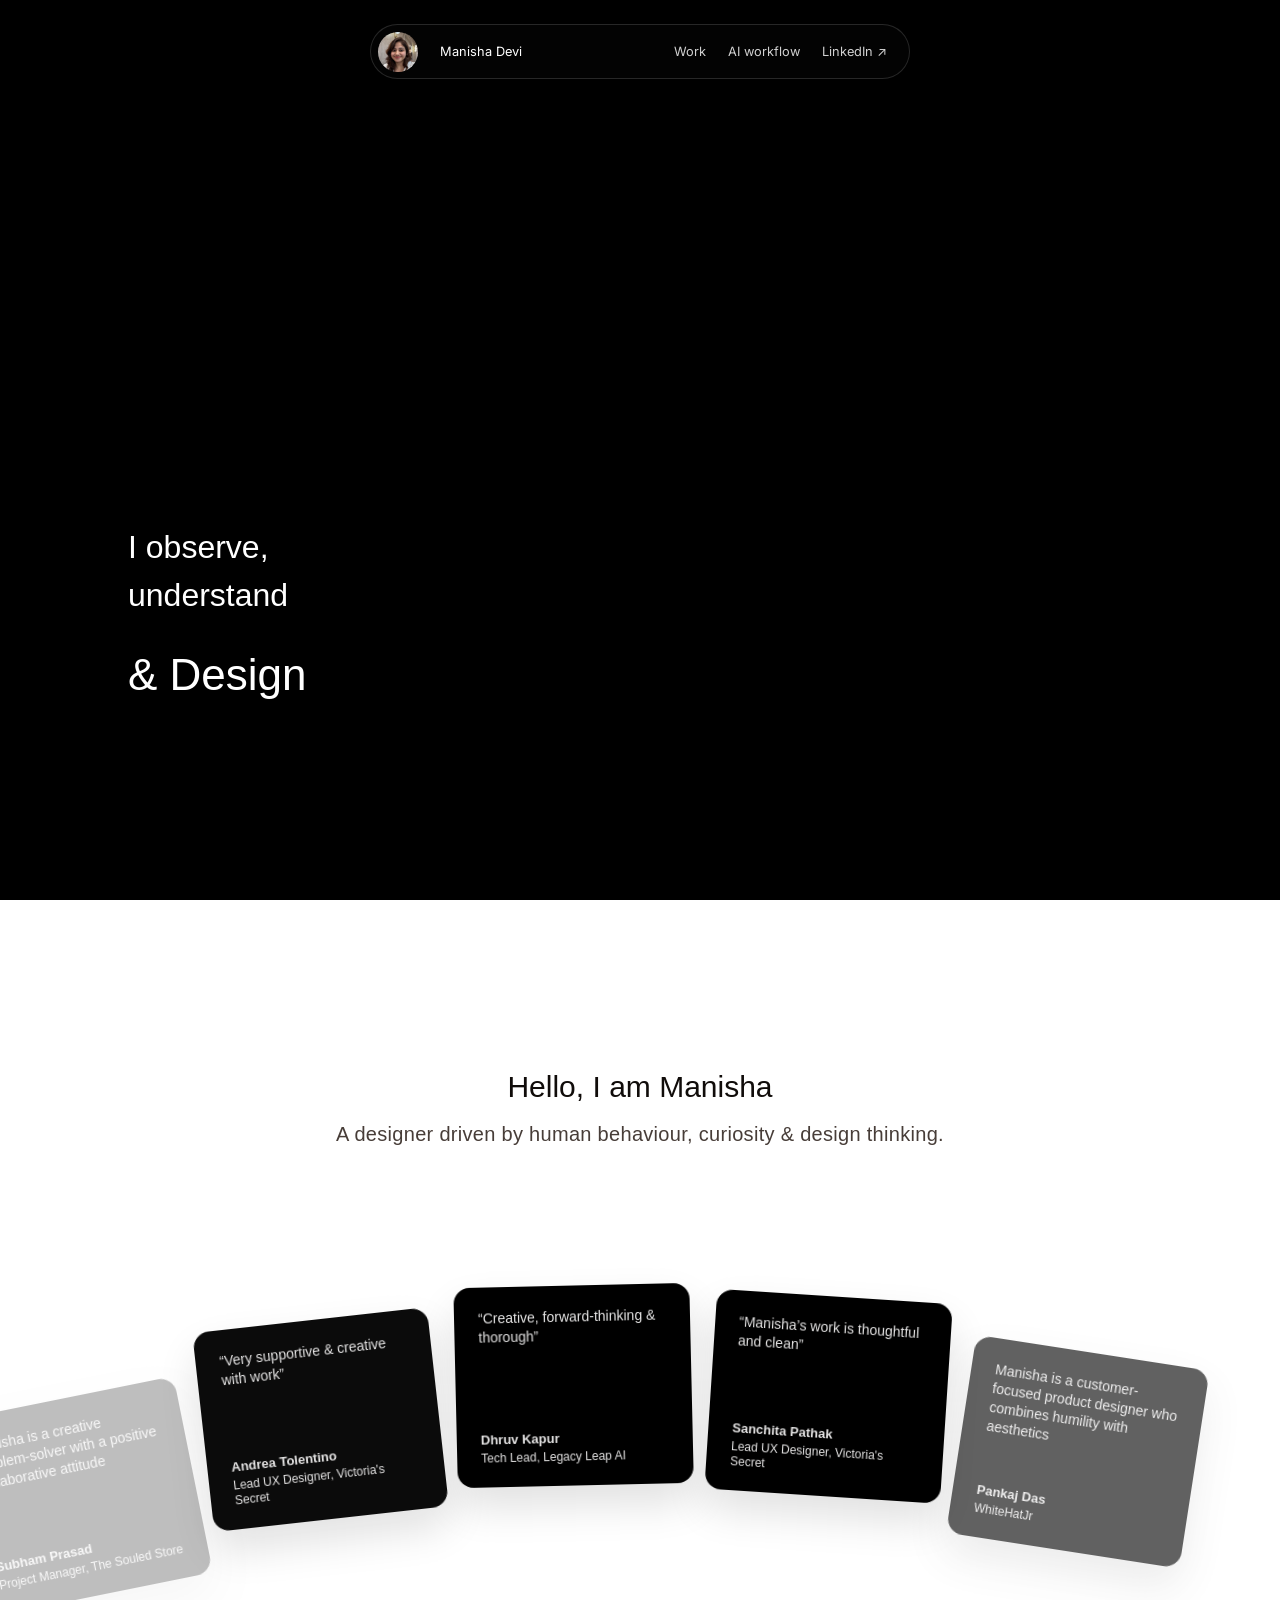
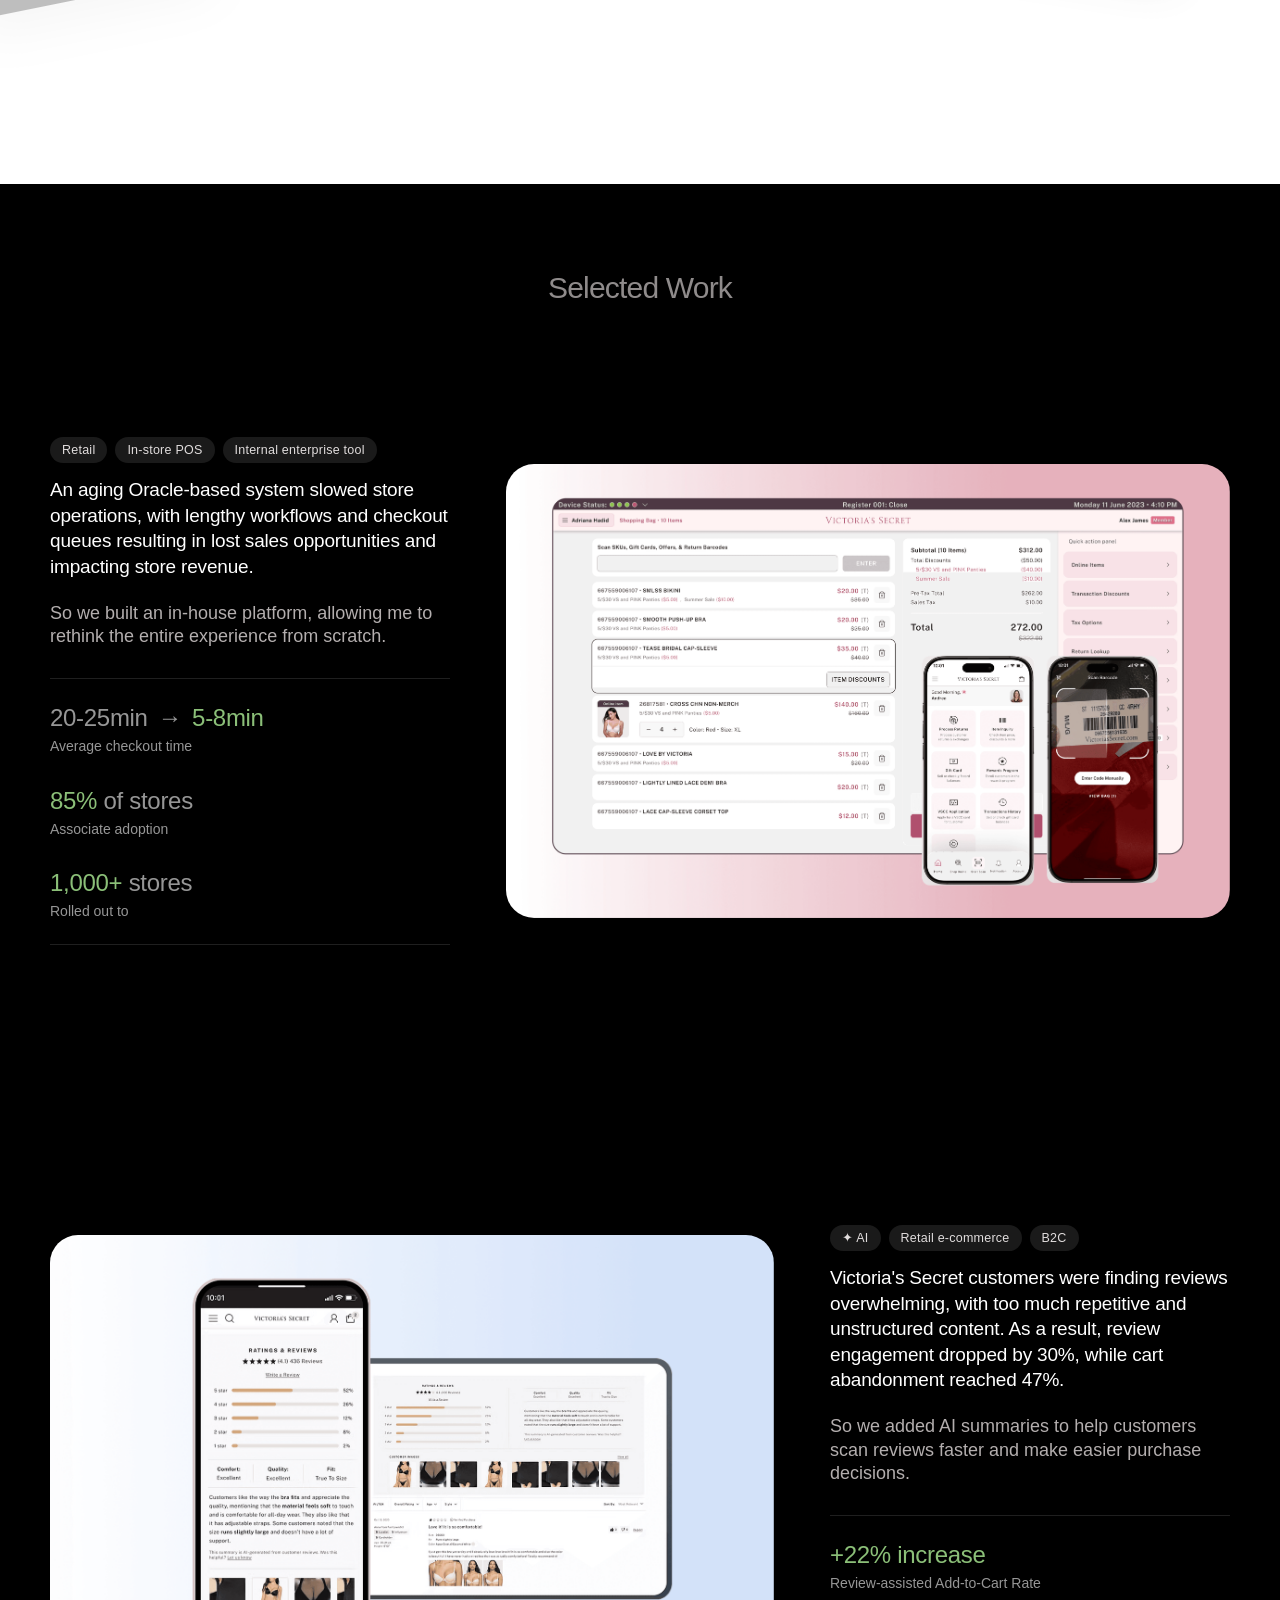
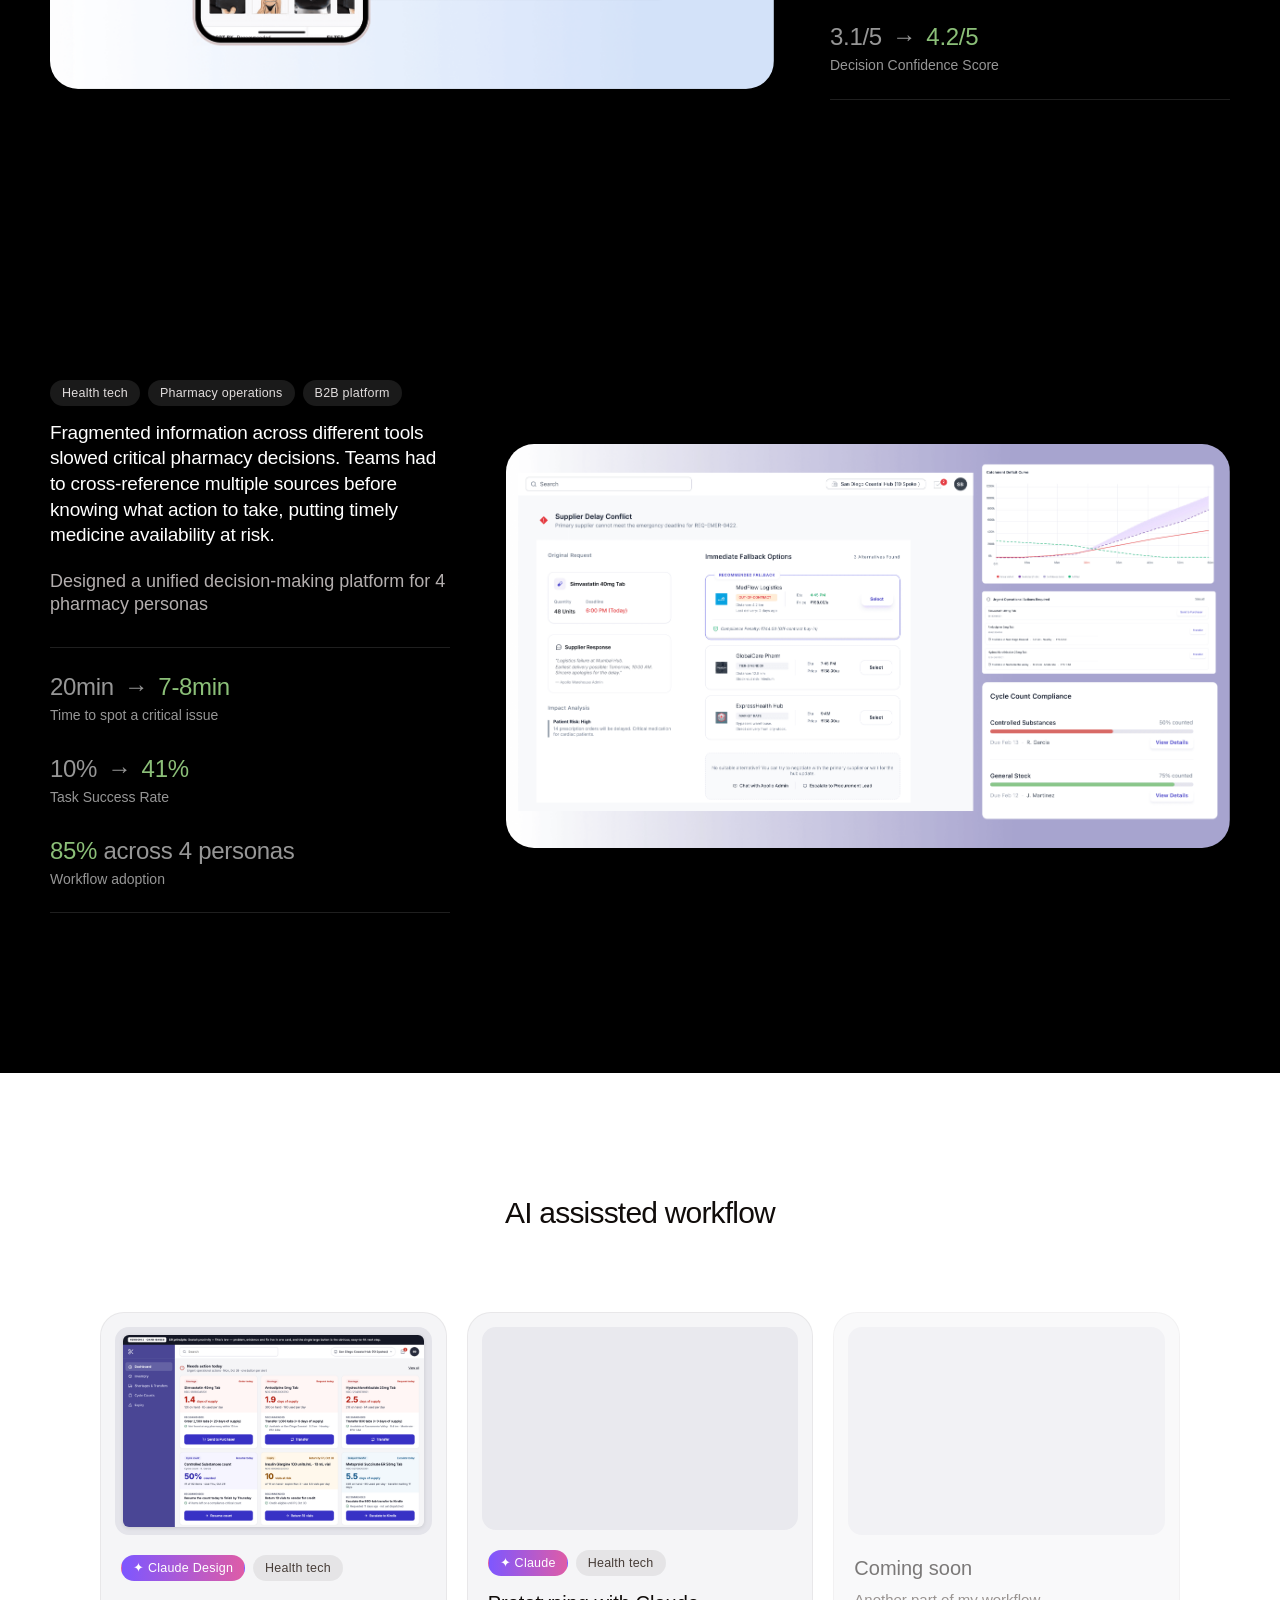
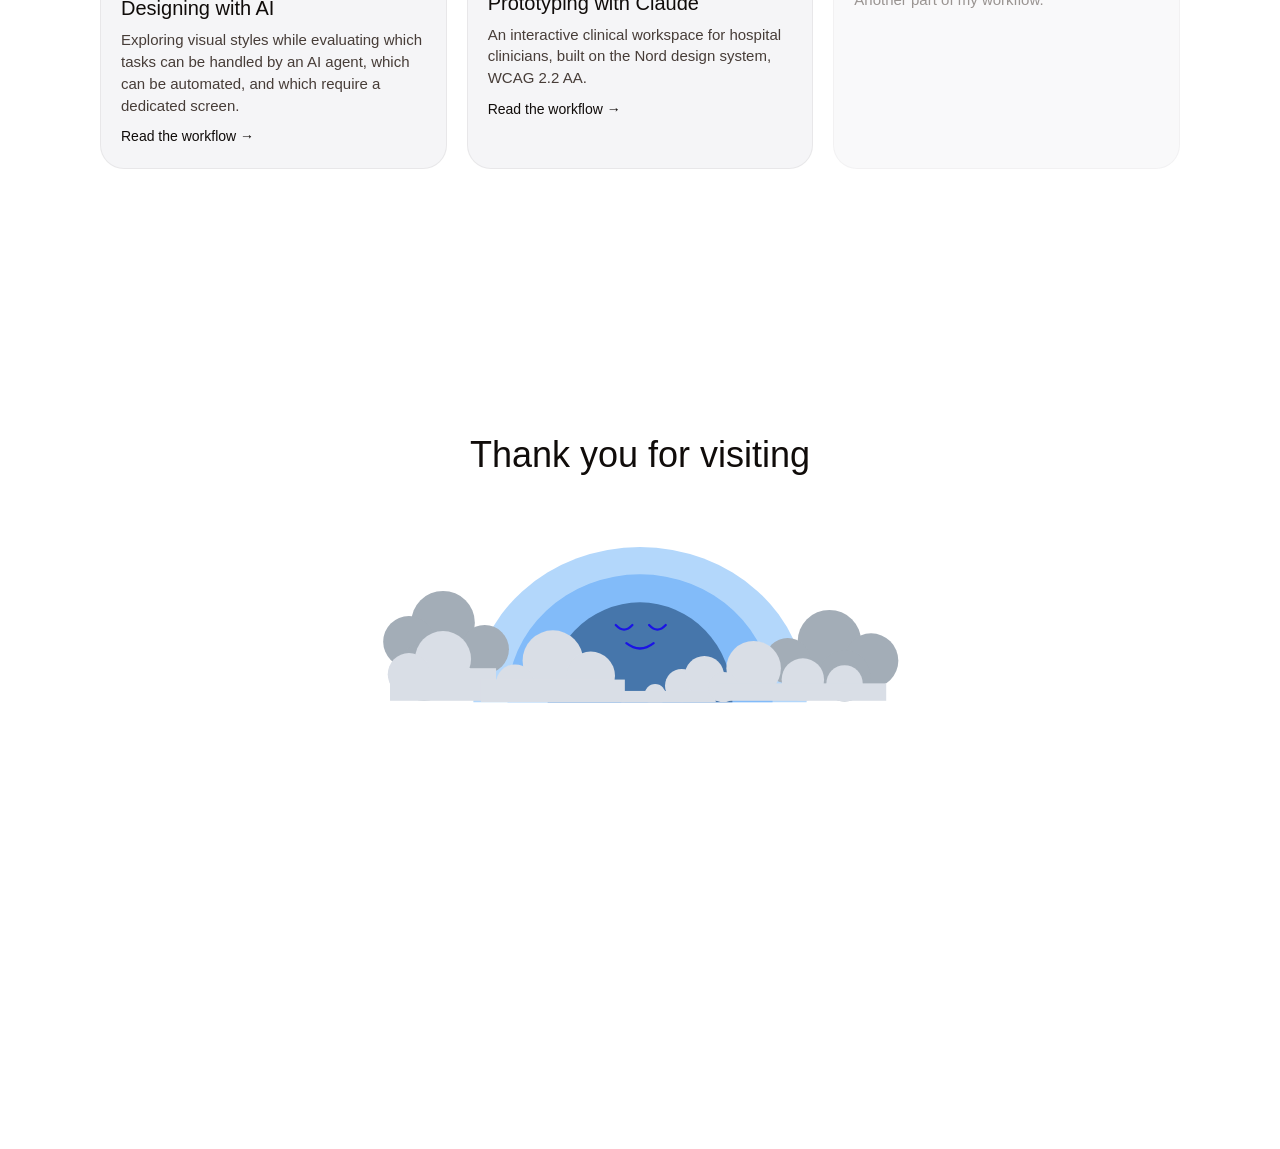
==== commit a40c87f5: "Deploy 4a4bff8 from main" ====
--- a/index.html
+++ b/index.html
@@ -79,8 +79,8 @@
       <p class="case__problem">Victoria's Secret customers were finding reviews overwhelming, with too much repetitive and unstructured content. As a result, review engagement dropped by 30%, while cart abandonment reached 47%.</p>
       <p class="case__solution">So we added AI summaries to help customers scan reviews faster and make easier purchase decisions.</p>
       <dl class="metrics">
-        <div><dt>Add to cart rate</dt><dd>4-5% <i>→</i> <b>13%+</b></dd></div>
-        <div><dt>Review engagement</dt><dd>30% <i>→</i> <b>86%</b></dd></div>
+        <div><dt>Review-assisted Add-to-Cart Rate</dt><dd><b>+22% increase</b></dd></div>
+        <div><dt>Decision Confidence Score</dt><dd>3.1/5 <i>→</i> <b>4.2/5</b></dd></div>
       </dl>
       </div>
       <a class="case__image" href="reviews-ai-summary.html">
@@ -106,8 +106,7 @@
   </section>
 
   <section class="workflow" id="workflow">
-    <h2 class="workflow__title">My UX workflow in 2026</h2>
-    <p class="workflow__sub">AI lets me explore more directions, faster. Judgment decides which ones hold up.</p>
+    <h2 class="workflow__title">AI assissted workflow</h2>
 
     <div class="flow-grid">
       <a class="flow-card" href="designing-with-ai.html">
@@ -120,11 +119,15 @@
         <span class="flow-card__link">Read the workflow →</span>
       </a>
 
-      <article class="flow-card flow-card--soon">
-        <div class="flow-card__thumb" aria-hidden="true"></div>
-        <h3 class="flow-card__title">Coming soon</h3>
-        <p class="flow-card__text">Another part of my workflow.</p>
-      </article>
+      <a class="flow-card" href="prototyping-with-claude.html">
+        <div class="flow-card__thumb flow-card__thumb--phone" aria-hidden="true">
+          <img src="assets/workflow/clinical-mobile.png" alt="" loading="lazy">
+        </div>
+        <p class="case__tag"><span class="case__dom case__dom--ai">✦ Claude</span><span class="case__dom">Health tech</span></p>
+        <h3 class="flow-card__title">Prototyping with Claude</h3>
+        <p class="flow-card__text">An interactive clinical workspace for hospital clinicians, built on the Nord design system, WCAG 2.2 AA.</p>
+        <span class="flow-card__link">Read the workflow →</span>
+      </a>
 
       <article class="flow-card flow-card--soon">
         <div class="flow-card__thumb" aria-hidden="true"></div>
@@ -159,11 +162,12 @@
     </div>
   </section>
 
-  <nav class="pill" id="pill" aria-label="Contact">
+  <nav class="pill" id="pill" aria-label="Main">
     <img class="pill__avatar" src="assets/manisha.jpeg" alt="Manisha Devi">
     <span class="pill__name">Manisha Devi</span>
+    <a href="#work">Work</a>
+    <a href="#workflow">AI workflow</a>
     <a href="https://www.linkedin.com/in/manisha-devi/" target="_blank" rel="noopener">LinkedIn ↗</a>
-    <a href="https://drive.google.com/file/d/14oJrydIIwQ9Efia1gYgCJDYTVuGzT8MQ/view?usp=drive_link" target="_blank" rel="noopener">Resume ↗</a>
   </nav>
 
   <script src="js/main.js"></script>
--- a/css/styles.css
+++ b/css/styles.css
@@ -161,6 +161,8 @@
   color: var(--text-muted);
 }
 .case {
+  position: relative;
+  cursor: pointer;
   max-width: 1180px;
   margin: 0 auto;
   padding-top: 140px;
@@ -206,7 +208,7 @@
 }
 .metrics {
   display: grid;
-  gap: 20px;
+  gap: 30px;
   margin: 30px 0 0;
   padding: 24px 0;
   border-top: 1px solid rgba(255, 255, 255, .12);
@@ -250,8 +252,19 @@
   height: auto;
   transition: transform .6s ease;
 }
-.case__image:hover img {
+.case__image:hover img,
+.case:hover .case__image img {
   transform: scale(1.015);
+}
+.case__image::after {
+  content: "";
+  position: absolute;
+  inset: 0;
+}
+.case__image:focus-visible::after {
+  outline: 2px solid var(--accent-green);
+  outline-offset: 6px;
+  border-radius: 28px;
 }
 .workflow {
   background: var(--bg-light);
@@ -365,7 +378,7 @@
 .thanks {
   background: var(--bg-light);
   min-height: 100vh;
-  padding: 178px 24px 120px;
+  padding: 184px 24px 120px;
   text-align: center;
 }
 .thanks__title {
@@ -429,31 +442,28 @@
 .pill {
   position: fixed;
   left: 50%;
-  bottom: 35px;
-  transform: translate(-50%, 24px);
+  top: 24px;
+  transform: translate(-50%, 0);
   display: flex;
   align-items: center;
-  gap: 24px;
-  width: min(480px, calc(100vw - 32px));
-  padding: 9px 22px 9px 9px;
-  background: rgba(26, 26, 26, .88);
-  backdrop-filter: blur(14px);
-  -webkit-backdrop-filter: blur(14px);
+  gap: 22px;
+  width: min(540px, calc(100vw - 32px));
+  padding: 6.5px 22px 6.5px 6.5px;
+  background: rgba(20, 20, 20, .18);
+  border: 1px solid rgba(255, 255, 255, .14);
+  backdrop-filter: blur(18px) saturate(1.4);
+  -webkit-backdrop-filter: blur(18px) saturate(1.4);
   border-radius: 999px;
-  color: rgb(212, 212, 212);
+  color: #fff;
+  transition:
+    background .3s,
+    color .3s,
+    border-color .3s;
   font-family: "Inter", var(--font-card);
   font-weight: 400;
-  font-size: 14px;
+  font-size: 12.8px;
   line-height: 1.5;
-  opacity: 0;
-  pointer-events: none;
-  transition: opacity .4s, transform .4s;
   z-index: 10;
-}
-.pill.is-visible {
-  opacity: 1;
-  transform: translate(-50%, 0);
-  pointer-events: auto;
 }
 .pill__avatar {
   width: 40px;
@@ -466,12 +476,23 @@
   margin-right: auto;
 }
 .pill a {
-  color: rgb(178, 178, 179);
+  color: rgba(255, 255, 255, .82);
   text-decoration: none;
   transition: color .2s;
 }
 .pill a:hover {
   color: #fff;
+}
+.pill.on-light {
+  background: rgba(255, 255, 255, .3);
+  border-color: rgba(16, 12, 10, .1);
+  color: var(--text-dark);
+}
+.pill.on-light a {
+  color: rgba(16, 12, 10, .75);
+}
+.pill.on-light a:hover {
+  color: #000;
 }
 @media (max-width: 900px) {
   .flow-grid {
@@ -518,7 +539,13 @@
   }
   .pill {
     gap: 14px;
-    bottom: 24px;
+    top: 16px;
+  }
+  .pill__name {
+    display: none;
+  }
+  .pill a:first-of-type {
+    margin-left: auto;
   }
 }
 @media (prefers-reduced-motion: reduce) {
@@ -586,3 +613,16 @@
     max-width: 620px;
   }
 }
+.flow-card__thumb--phone {
+  display: flex;
+  align-items: center;
+  justify-content: center;
+  aspect-ratio: 1600 / 1023;
+  padding: 16px 0;
+  background: #e9e9ee;
+}
+.flow-card__thumb--phone img {
+  width: auto;
+  height: 100%;
+  border-radius: 12px;
+}
